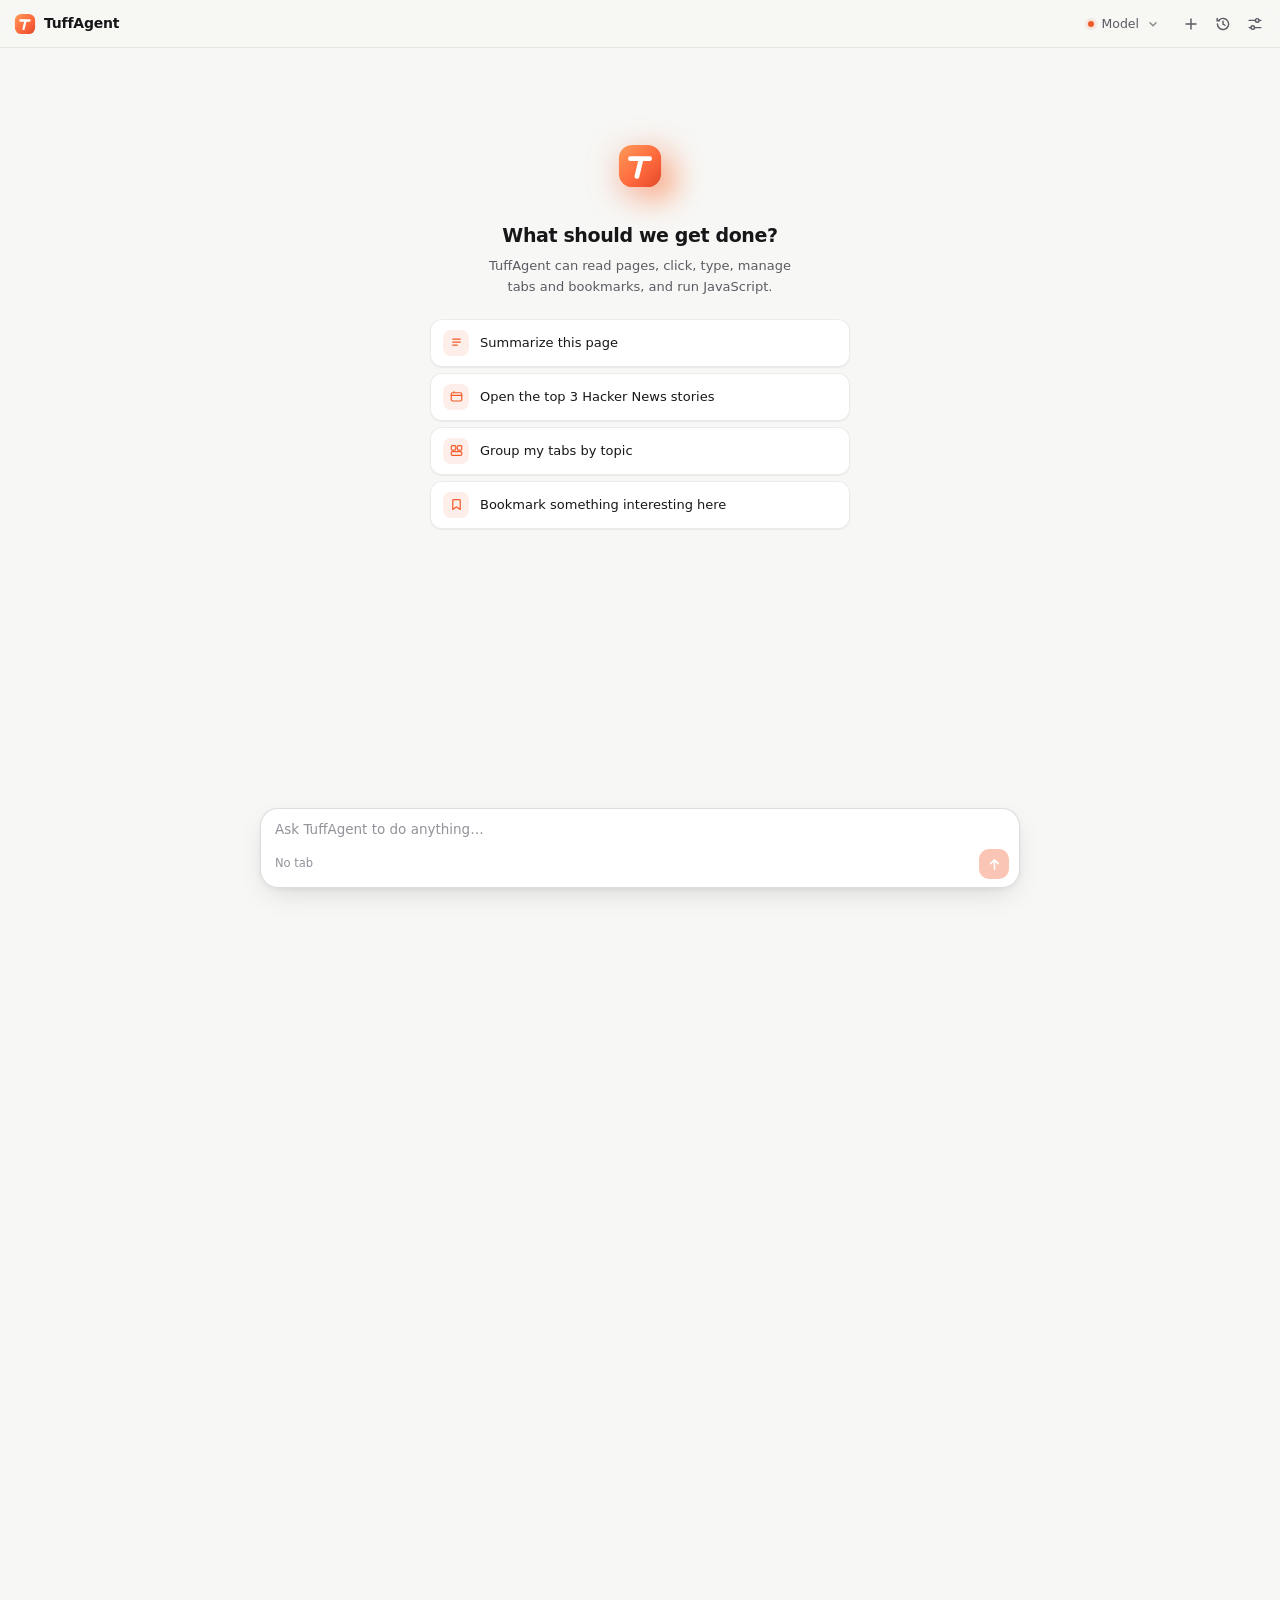
==== sidepanel.html @ 3fe1554f "TuffAgent v1.1.0" ====
<!doctype html>
<html lang="en">
<head>
  <meta charset="utf-8">
  <meta name="viewport" content="width=device-width, initial-scale=1">
  <title>TuffAgent</title>
  <link rel="stylesheet" href="sidepanel.css">
</head>
<body>
  <svg width="0" height="0" style="position:absolute" aria-hidden="true">
    <defs>
      <linearGradient id="g-mark" x1="0" y1="0" x2="1" y2="1">
        <stop offset="0" stop-color="#ff9a5a"/><stop offset=".55" stop-color="#ff6a3d"/><stop offset="1" stop-color="#e2482b"/>
      </linearGradient>
      <symbol id="i-mark" viewBox="0 0 24 24">
        <rect x="1" y="1" width="22" height="22" rx="7" fill="url(#g-mark)"/>
        <path d="M7 8.2h10M12.6 8.2 10.4 17.4" stroke="#fff" stroke-width="2.5" stroke-linecap="round" fill="none"/>
      </symbol>
    </defs>
  </svg>

  <div id="app">
    <header class="top">
      <div class="brand">
        <svg class="mark"><use href="#i-mark"/></svg>
        <span class="word">TuffAgent</span>
      </div>
      <button id="modelBtn" class="model-chip" title="Choose model">
        <span class="pdot"></span>
        <span id="modelName" class="model-name">Model</span>
        <svg class="chev" viewBox="0 0 16 16"><path d="M4.5 6.5 8 10l3.5-3.5"/></svg>
      </button>
      <div class="top-actions">
        <button id="newBtn" class="icon-btn" title="New chat (⌘⇧O)">
          <svg viewBox="0 0 20 20"><path d="M10 4.5v11M4.5 10h11"/></svg>
        </button>
        <button id="historyBtn" class="icon-btn" title="History">
          <svg viewBox="0 0 20 20"><path d="M3.8 10a6.2 6.2 0 1 0 1.9-4.5M3.5 3.8v2.6h2.6"/><path d="M10 6.8V10l2.2 1.4"/></svg>
        </button>
        <button id="settingsBtn" class="icon-btn" title="Settings">
          <svg viewBox="0 0 20 20"><path d="M3.5 6h7M14.5 6h2M3.5 14h2M9.5 14h7"/><circle cx="12.5" cy="6" r="2"/><circle cx="7.5" cy="14" r="2"/></svg>
        </button>
      </div>
      <div class="progress"></div>
    </header>

    <main id="scroll">
      <section id="empty" class="empty">
        <div class="halo"><svg class="mark big"><use href="#i-mark"/></svg></div>
        <h1>What should we get done?</h1>
        <p class="sub">TuffAgent can read pages, click, type, manage tabs and bookmarks, and run JavaScript.</p>
        <div class="suggestions">
          <button class="sugg" data-prompt="Summarize this page in a few bullet points.">
            <span class="si"><svg viewBox="0 0 20 20"><path d="M5 5.5h10M5 9.5h10M5 13.5h6"/></svg></span>
            <span>Summarize this page</span>
          </button>
          <button class="sugg" data-prompt="Open the top 3 stories on Hacker News in new background tabs and tell me what each is about.">
            <span class="si"><svg viewBox="0 0 20 20"><rect x="3" y="5" width="14" height="11" rx="2"/><path d="M3 8.5h14M6.5 5V3.5"/></svg></span>
            <span>Open the top 3 Hacker News stories</span>
          </button>
          <button class="sugg" data-prompt="Look at all my open tabs and group them by topic with short, clear names.">
            <span class="si"><svg viewBox="0 0 20 20"><rect x="3" y="3.5" width="6" height="6" rx="1.5"/><rect x="11" y="3.5" width="6" height="6" rx="1.5"/><rect x="3" y="11.5" width="14" height="5" rx="1.5"/></svg></span>
            <span>Group my tabs by topic</span>
          </button>
          <button class="sugg" data-prompt="Find links on this page I haven't visited before and bookmark the most interesting one into a folder called TuffAgent.">
            <span class="si"><svg viewBox="0 0 20 20"><path d="M6 3.5h8a1 1 0 0 1 1 1v12l-5-3.2-5 3.2v-12a1 1 0 0 1 1-1z"/></svg></span>
            <span>Bookmark something interesting here</span>
          </button>
        </div>
      </section>
      <div id="thread" class="thread"></div>
    </main>

    <footer class="dock">
      <button id="jump" class="jump" title="Jump to latest">
        <svg viewBox="0 0 16 16"><path d="M8 3.5v9M4 8.5l4 4 4-4"/></svg>
      </button>
      <div class="composer" id="composer">
        <textarea id="input" rows="1" placeholder="Ask TuffAgent to do anything…" spellcheck="false"></textarea>
        <div class="composer-row">
          <div id="tabChip" class="tab-chip" title="Current tab">
            <img id="tabIcon" alt="">
            <span id="tabTitle">No tab</span>
          </div>
          <button id="sendBtn" class="send" title="Send (⏎)" disabled>
            <svg class="arrow" viewBox="0 0 20 20"><path d="M10 15.5v-11M5.5 9 10 4.5 14.5 9"/></svg>
            <span class="sq"></span>
          </button>
        </div>
      </div>
    </footer>

    <section id="onboard" class="onboard" hidden>
      <div class="ob-card">
        <div class="halo"><svg class="mark big"><use href="#i-mark"/></svg></div>
        <h1>Welcome to TuffAgent</h1>
        <p class="sub">Paste an OpenRouter API key to use any model — Claude, GPT, Gemini, Grok, Qwen and hundreds more. It stays on this device.</p>
        <form id="obForm">
          <div class="field">
            <input id="obKey" type="password" placeholder="sk-or-v1-…" autocomplete="off" spellcheck="false">
          </div>
          <button class="btn primary" id="obGo" type="submit"><span>Connect</span><i class="spin"></i></button>
          <p class="ob-err" id="obErr"></p>
        </form>
        <a class="ob-link" href="https://openrouter.ai/keys" target="_blank" rel="noopener">Get a key at openrouter.ai/keys ↗</a>
      </div>
    </section>

    <div id="scrim" class="scrim"></div>

    <section id="picker" class="sheet" aria-hidden="true">
      <div class="grab"></div>
      <div class="sheet-head">
        <div class="search">
          <svg viewBox="0 0 20 20"><circle cx="9" cy="9" r="5.5"/><path d="m13.2 13.2 3.3 3.3"/></svg>
          <input id="pickQ" placeholder="Search 300+ models…" spellcheck="false" autocomplete="off">
        </div>
      </div>
      <div id="pickList" class="pick-list"></div>
    </section>

    <section id="history" class="sheet" aria-hidden="true">
      <div class="grab"></div>
      <div class="sheet-title bar">
        <span>History</span>
        <button class="btn ghost sm" id="exportAll" type="button">
          <svg viewBox="0 0 16 16"><path d="M8 2.5v7.5M4.8 7 8 10.2 11.2 7M3 12.8h10"/></svg>Export all
        </button>
      </div>
      <p class="hist-hint">Exports are JSON logs with every message, tool call, result, and timing — handy for debugging the agent.</p>
      <div id="histList" class="hist-list"></div>
    </section>

    <section id="settings" class="sheet" aria-hidden="true">
      <div class="grab"></div>
      <div class="sheet-title">Settings</div>
      <div class="set-body">
        <label class="set-row">
          <div><b>Model</b><small id="setModel">—</small></div>
          <button class="btn ghost sm" id="setModelBtn" type="button">Change</button>
        </label>
        <label class="set-row">
          <div><b>Reasoning</b><small>Higher effort thinks longer before acting</small></div>
          <select id="setReasoning">
            <option value="auto">Auto</option><option value="low">Low</option><option value="medium">Medium</option><option value="high">High</option>
          </select>
        </label>
        <label class="set-row">
          <div><b>Fastest providers</b><small>Route to the highest-throughput host</small></div>
          <input type="checkbox" class="switch" id="setFast">
        </label>
        <label class="set-row">
          <div><b>Page highlight</b><small>Glow and cursor on pages the agent controls</small></div>
          <input type="checkbox" class="switch" id="setOverlay">
        </label>
        <label class="set-row">
          <div><b>Trusted input</b><small>Real mouse/keyboard events via DevTools protocol. Works on stubborn sites; Chrome shows a debugging bar.</small></div>
          <input type="checkbox" class="switch" id="setTrusted">
        </label>
        <label class="set-row">
          <div><b>No step limit</b><small>Let the agent keep going until it's done or you stop it</small></div>
          <input type="checkbox" class="switch" id="setUnlimited">
        </label>
        <label class="set-row" id="stepsRow">
          <div><b>Max steps</b><small>Model rounds per request</small></div>
          <input type="number" id="setSteps" min="1" max="500" class="num">
        </label>
        <div class="set-col">
          <b>Custom instructions</b>
          <textarea id="setInstr" rows="3" placeholder="e.g. Prefer DuckDuckGo. Reply in a casual tone."></textarea>
        </div>
        <div class="set-row">
          <div><b>OpenRouter key</b><small id="setKey">—</small></div>
          <button class="btn ghost sm danger" id="setKeyBtn" type="button">Disconnect</button>
        </div>
        <p class="set-foot">Shortcut: ⌘⇧Y opens the panel · Esc stops the agent</p>
      </div>
    </section>
  </div>

  <script type="module" src="sidepanel.js"></script>
</body>
</html>
---- sidepanel.css ----
:root {
  --bg: #f7f7f5;
  --panel: #ffffff;
  --raise: #ffffff;
  --raise-2: #f1f1ee;
  --hover: rgba(20, 20, 25, .045);
  --line: rgba(20, 20, 25, .08);
  --line-2: rgba(20, 20, 25, .14);
  --fg: #17171a;
  --fg-2: #5b5b63;
  --fg-3: #92929a;
  --accent: #f25b2a;
  --accent-2: #ff8f57;
  --accent-soft: rgba(242, 91, 42, .1);
  --accent-ink: #fff;
  --ok: #18a058;
  --err: #d9443a;
  --err-soft: rgba(217, 68, 58, .08);
  --user: #1d1d21;
  --user-ink: #f5f5f6;
  --shadow-1: 0 1px 2px rgba(0, 0, 0, .04), 0 1px 1px rgba(0, 0, 0, .03);
  --shadow-2: 0 10px 30px -10px rgba(20, 20, 30, .18), 0 2px 6px rgba(20, 20, 30, .05);
  --shadow-3: 0 -20px 60px -20px rgba(0, 0, 0, .25);
  --ease: cubic-bezier(.2, .8, .2, 1);
  --spring: cubic-bezier(.2, .9, .25, 1.12);
  --r: 14px;
  --font: -apple-system, BlinkMacSystemFont, "Inter", "Segoe UI Variable", "Segoe UI", system-ui, sans-serif;
  --mono: ui-monospace, "SF Mono", "JetBrains Mono", Menlo, Consolas, monospace;
  color-scheme: light;
}

@media (prefers-color-scheme: dark) {
  :root {
    --bg: #0e0e10;
    --panel: #141416;
    --raise: #19191c;
    --raise-2: #202024;
    --hover: rgba(255, 255, 255, .045);
    --line: rgba(255, 255, 255, .07);
    --line-2: rgba(255, 255, 255, .12);
    --fg: #ececef;
    --fg-2: #a3a3ab;
    --fg-3: #6c6c74;
    --accent: #ff6e42;
    --accent-2: #ffa26f;
    --accent-soft: rgba(255, 110, 66, .13);
    --ok: #4ade80;
    --err: #f87171;
    --err-soft: rgba(248, 113, 113, .09);
    --user: #26262b;
    --user-ink: #f1f1f3;
    --shadow-1: 0 1px 2px rgba(0, 0, 0, .3);
    --shadow-2: 0 14px 40px -12px rgba(0, 0, 0, .6), 0 0 0 1px rgba(255, 255, 255, .04);
    --shadow-3: 0 -20px 60px -10px rgba(0, 0, 0, .7);
    color-scheme: dark;
  }
}

* { box-sizing: border-box; }
html, body { height: 100%; margin: 0; }
body {
  background: var(--bg);
  color: var(--fg);
  font: 13.5px/1.55 var(--font);
  -webkit-font-smoothing: antialiased;
  overflow: hidden;
}
button { font: inherit; color: inherit; background: none; border: 0; padding: 0; cursor: pointer; }
input, textarea, select { font: inherit; color: inherit; }
svg { flex: none; }
[hidden] { display: none !important; }
::selection { background: var(--accent-soft); }

#app { height: 100%; display: flex; flex-direction: column; position: relative; }

/* ── Header ── */
.top {
  position: relative;
  display: flex; align-items: center; gap: 8px;
  height: 48px; padding: 0 10px 0 14px;
  border-bottom: 1px solid var(--line);
  background: color-mix(in srgb, var(--bg) 82%, transparent);
  backdrop-filter: blur(14px) saturate(1.3);
  z-index: 5;
}
.brand { display: flex; align-items: center; gap: 8px; min-width: 0; }
.mark { width: 22px; height: 22px; }
.mark.big { width: 46px; height: 46px; }
.word { font-weight: 650; letter-spacing: -.015em; font-size: 14px; }

.model-chip {
  margin-left: auto;
  display: flex; align-items: center; gap: 7px;
  height: 28px; max-width: 52%;
  padding: 0 8px 0 10px;
  border-radius: 9px;
  color: var(--fg-2);
  transition: background .18s var(--ease), color .18s var(--ease);
}
.model-chip:hover { background: var(--hover); color: var(--fg); }
.model-name { white-space: nowrap; overflow: hidden; text-overflow: ellipsis; font-size: 12.5px; font-weight: 500; }
.pdot { width: 6px; height: 6px; border-radius: 50%; background: var(--accent); flex: none; box-shadow: 0 0 0 3px var(--accent-soft); }
.chev { width: 14px; height: 14px; fill: none; stroke: currentColor; stroke-width: 1.6; stroke-linecap: round; stroke-linejoin: round; opacity: .7; }

.top-actions { display: flex; gap: 2px; }
.icon-btn {
  width: 30px; height: 30px; border-radius: 9px;
  display: grid; place-items: center;
  color: var(--fg-2);
  transition: background .18s var(--ease), color .18s, transform .18s var(--spring);
}
.icon-btn:hover { background: var(--hover); color: var(--fg); }
.icon-btn:active { transform: scale(.92); }
.icon-btn svg { width: 18px; height: 18px; fill: none; stroke: currentColor; stroke-width: 1.6; stroke-linecap: round; }

.progress {
  position: absolute; left: 0; right: 0; bottom: -1px; height: 1.5px;
  overflow: hidden; opacity: 0; transition: opacity .3s ease;
}
.progress::after {
  content: ""; position: absolute; inset: 0; width: 40%;
  background: linear-gradient(90deg, transparent, var(--accent), var(--accent-2), transparent);
  animation: sweep 1.25s var(--ease) infinite;
}
body.running .progress { opacity: 1; }
@keyframes sweep { from { transform: translateX(-100%); } to { transform: translateX(260%); } }

/* ── Scroll area ── */
main#scroll {
  flex: 1; overflow-y: auto; overflow-x: hidden;
  scroll-behavior: auto;
  padding: 18px 14px 12px;
  scrollbar-width: thin; scrollbar-color: var(--line-2) transparent;
}

/* ── Empty state ── */
.empty { max-width: 420px; margin: 7vh auto 0; text-align: center; animation: rise .5s var(--ease) both; }
.halo { position: relative; width: 74px; height: 74px; margin: 0 auto 18px; display: grid; place-items: center; }
.halo::before {
  content: ""; position: absolute; inset: 0; border-radius: 24px;
  background: conic-gradient(from 0deg, transparent, var(--accent-soft), var(--accent-2), var(--accent-soft), transparent 70%);
  filter: blur(14px); opacity: .7;
  animation: spin 7s linear infinite;
}
.halo .mark { position: relative; filter: drop-shadow(0 6px 16px rgba(242, 91, 42, .35)); }
.empty h1, .ob-card h1 { font-size: 19px; letter-spacing: -.02em; font-weight: 650; margin: 0 0 6px; }
.sub { color: var(--fg-2); margin: 0 auto 22px; max-width: 330px; font-size: 13px; }
.suggestions { display: grid; gap: 6px; text-align: left; }
.sugg {
  display: flex; align-items: center; gap: 11px;
  padding: 10px 12px; border-radius: 12px;
  background: var(--raise); border: 1px solid var(--line);
  box-shadow: var(--shadow-1);
  color: var(--fg); font-size: 13px;
  transition: transform .22s var(--spring), border-color .2s, background .2s;
  animation: rise .5s var(--ease) both;
}
.sugg:nth-child(1) { animation-delay: .06s; } .sugg:nth-child(2) { animation-delay: .1s; }
.sugg:nth-child(3) { animation-delay: .14s; } .sugg:nth-child(4) { animation-delay: .18s; }
.sugg:hover { border-color: var(--line-2); transform: translateY(-1px); }
.sugg:active { transform: scale(.985); }
.si { width: 26px; height: 26px; border-radius: 8px; display: grid; place-items: center; background: var(--accent-soft); color: var(--accent); }
.si svg { width: 15px; height: 15px; fill: none; stroke: currentColor; stroke-width: 1.6; stroke-linecap: round; stroke-linejoin: round; }

/* ── Thread ── */
.thread { display: flex; flex-direction: column; gap: 14px; max-width: 760px; margin: 0 auto; }
.msg-user { align-self: flex-end; max-width: 88%; animation: pop .32s var(--spring) both; transform-origin: bottom right; }
.bubble {
  background: var(--user); color: var(--user-ink);
  padding: 8px 13px; border-radius: 16px 16px 5px 16px;
  white-space: pre-wrap; word-wrap: break-word; font-size: 13.5px;
  box-shadow: var(--shadow-1);
}
.turn { display: flex; flex-direction: column; gap: 8px; animation: rise .3s var(--ease) both; }

.md { word-wrap: break-word; overflow-wrap: anywhere; animation: fade .25s ease both; }
.md > :first-child { margin-top: 0; } .md > :last-child { margin-bottom: 0; }
.md p { margin: 0 0 9px; }
.md h3, .md h4, .md h5, .md h6 { margin: 14px 0 6px; font-size: 13.5px; font-weight: 650; letter-spacing: -.01em; }
.md h3 { font-size: 15px; }
.md ul, .md ol { margin: 0 0 9px; padding-left: 20px; }
.md li { margin: 2px 0; }
.md li::marker { color: var(--fg-3); }
.md a { color: var(--accent); text-decoration: none; border-bottom: 1px solid color-mix(in srgb, var(--accent) 35%, transparent); }
.md a:hover { border-bottom-color: var(--accent); }
.md code { font: 12px var(--mono); background: var(--raise-2); padding: 1px 5px; border-radius: 5px; }
.md pre { background: var(--raise-2); border: 1px solid var(--line); border-radius: 10px; padding: 10px 12px; overflow-x: auto; margin: 0 0 10px; }
.md pre code { background: none; padding: 0; font-size: 11.5px; line-height: 1.55; }
.md blockquote { margin: 0 0 9px; padding-left: 11px; border-left: 2px solid var(--line-2); color: var(--fg-2); }
.md hr { border: 0; border-top: 1px solid var(--line); margin: 12px 0; }
.md .table { overflow-x: auto; margin: 0 0 10px; border: 1px solid var(--line); border-radius: 10px; }
.md table { border-collapse: collapse; width: 100%; font-size: 12.5px; }
.md th, .md td { padding: 6px 9px; text-align: left; border-bottom: 1px solid var(--line); }
.md th { font-weight: 600; background: var(--raise-2); }
.md tr:last-child td { border-bottom: 0; }
.md.streaming > :last-child::after {
  content: ""; display: inline-block; width: 7px; height: 13px; margin-left: 2px; vertical-align: -2px;
  background: var(--accent); border-radius: 2px; animation: caret 1s steps(2) infinite;
}

/* Waiting shimmer */
.wait { display: flex; align-items: center; gap: 8px; height: 22px; color: var(--fg-3); font-size: 12.5px; animation: fade .2s ease both; }
.shimmer {
  background: linear-gradient(90deg, var(--fg-3) 0%, var(--fg) 45%, var(--fg-3) 90%);
  background-size: 220% 100%;
  -webkit-background-clip: text; background-clip: text; color: transparent;
  animation: shimmer 1.6s linear infinite;
}
.orb { width: 8px; height: 8px; border-radius: 50%; background: var(--accent); animation: orb 1.1s var(--ease) infinite; }

/* Thinking */
.think { border-radius: 10px; font-size: 12.5px; color: var(--fg-3); animation: fade .2s ease both; }
.think summary {
  list-style: none; cursor: pointer; display: inline-flex; align-items: center; gap: 6px;
  padding: 2px 0; user-select: none; transition: color .15s;
}
.think summary::-webkit-details-marker { display: none; }
.think summary:hover { color: var(--fg-2); }
.think summary svg { width: 12px; height: 12px; fill: none; stroke: currentColor; stroke-width: 1.8; stroke-linecap: round; transition: transform .2s var(--ease); }
.think[open] summary svg { transform: rotate(90deg); }
.think .tbody {
  margin: 4px 0 2px 5px; padding: 2px 0 2px 12px; border-left: 1.5px solid var(--line-2);
  white-space: pre-wrap; max-height: 220px; overflow-y: auto; line-height: 1.5;
}

/* Steps */
.steps { position: relative; display: flex; flex-direction: column; padding: 2px 0; }
.steps::before {
  content: ""; position: absolute; left: 12px; top: 16px; bottom: 16px; width: 1px;
  background: var(--line-2);
}
.step { position: relative; animation: stepIn .28s var(--ease) both; }
.step-head {
  width: 100%; display: flex; align-items: center; gap: 9px;
  min-height: 30px; padding: 4px 6px 4px 0; border-radius: 9px; text-align: left;
  transition: background .15s;
}
.step-head:hover { background: var(--hover); }
.sicon {
  position: relative; z-index: 1;
  width: 25px; height: 25px; border-radius: 8px; flex: none;
  display: grid; place-items: center;
  background: var(--raise); border: 1px solid var(--line-2); color: var(--fg-2);
  transition: color .2s, border-color .2s, background .2s, box-shadow .3s;
}
.sicon svg { width: 13.5px; height: 13.5px; fill: none; stroke: currentColor; stroke-width: 1.7; stroke-linecap: round; stroke-linejoin: round; }
.step.running .sicon { color: var(--accent); border-color: color-mix(in srgb, var(--accent) 45%, transparent); box-shadow: 0 0 0 4px var(--accent-soft); }
.step.fail .sicon { color: var(--err); border-color: color-mix(in srgb, var(--err) 40%, transparent); }
.slabel { flex: 1; min-width: 0; white-space: nowrap; overflow: hidden; text-overflow: ellipsis; font-size: 12.75px; color: var(--fg-2); transition: color .2s; }
.step.running .slabel { color: var(--fg); }
.step.fail .slabel { color: var(--err); }
.stime { font: 10.5px var(--mono); color: var(--fg-3); opacity: 0; transition: opacity .25s; }
.step.ok .stime, .step.fail .stime { opacity: 1; }
.sstate { width: 14px; height: 14px; display: grid; place-items: center; }
.ring { width: 12px; height: 12px; border-radius: 50%; border: 1.6px solid var(--accent-soft); border-top-color: var(--accent); animation: spin .6s linear infinite; }
.check { width: 13px; height: 13px; fill: none; stroke: var(--ok); stroke-width: 2; stroke-linecap: round; stroke-linejoin: round; }
.check path { stroke-dasharray: 16; stroke-dashoffset: 16; animation: draw .35s var(--ease) .02s forwards; }
.xmark { width: 12px; height: 12px; fill: none; stroke: var(--err); stroke-width: 2; stroke-linecap: round; animation: pop .25s var(--spring) both; }

.step-body {
  display: grid; grid-template-rows: 0fr; transition: grid-template-rows .28s var(--ease);
  margin-left: 34px;
}
.step.open .step-body { grid-template-rows: 1fr; }
.step-body > div { overflow: hidden; }
.step-body pre {
  margin: 4px 0 6px; padding: 8px 10px; max-height: 260px; overflow: auto;
  font: 11px/1.5 var(--mono); color: var(--fg-2);
  background: var(--raise-2); border: 1px solid var(--line); border-radius: 9px;
  white-space: pre-wrap; word-break: break-word;
}
.step-body .k { display: block; font: 600 9.5px var(--font); text-transform: uppercase; letter-spacing: .08em; color: var(--fg-3); margin-top: 6px; }
.shot {
  display: block; width: 100%; margin: 4px 0 2px; border-radius: 9px; border: 1px solid var(--line);
  animation: fade .3s ease both;
}
.step-thumb { margin: 2px 0 4px 34px; }
.step-thumb img { max-width: 180px; border-radius: 8px; border: 1px solid var(--line); display: block; box-shadow: var(--shadow-1); animation: pop .3s var(--spring) both; }

/* Meta + notices */
.meta {
  display: flex; gap: 10px; align-items: center;
  font: 10.5px var(--mono); color: var(--fg-3);
  padding-top: 2px; animation: fade .4s ease .1s both;
}
.meta span + span::before { content: "·"; margin-right: 10px; opacity: .6; }
.notice { font-size: 12.5px; color: var(--fg-3); display: flex; align-items: center; gap: 6px; animation: fade .25s ease both; }
.err-card {
  border: 1px solid color-mix(in srgb, var(--err) 25%, transparent); background: var(--err-soft);
  border-radius: 12px; padding: 10px 12px; font-size: 12.5px; color: var(--fg);
  display: flex; gap: 10px; align-items: flex-start; animation: rise .3s var(--ease) both;
}
.err-card .et { flex: 1; overflow-wrap: anywhere; }
.err-card b { color: var(--err); font-weight: 600; display: block; margin-bottom: 2px; }

/* ── Dock / composer ── */
.dock { position: relative; padding: 6px 12px 12px; }
.composer {
  max-width: 760px; margin: 0 auto;
  background: var(--raise); border: 1px solid var(--line-2); border-radius: 18px;
  box-shadow: var(--shadow-2);
  padding: 10px 10px 8px 14px;
  transition: border-color .2s var(--ease), box-shadow .25s var(--ease);
}
.composer:focus-within {
  border-color: color-mix(in srgb, var(--accent) 45%, var(--line-2));
  box-shadow: var(--shadow-2), 0 0 0 4px var(--accent-soft);
}
#input {
  display: block; width: 100%; resize: none; border: 0; outline: 0; background: none;
  max-height: 180px; min-height: 22px; line-height: 1.5; font-size: 13.5px; padding: 0;
}
#input::placeholder { color: var(--fg-3); }
.composer-row { display: flex; align-items: center; gap: 8px; margin-top: 8px; }
.tab-chip {
  flex: 1; min-width: 0; display: flex; align-items: center; gap: 6px;
  font-size: 11.5px; color: var(--fg-3); height: 24px;
}
.tab-chip img { width: 14px; height: 14px; border-radius: 3px; flex: none; }
.tab-chip img[src=""], .tab-chip img:not([src]) { display: none; }
.tab-chip span { white-space: nowrap; overflow: hidden; text-overflow: ellipsis; }
.tab-chip.flash span { animation: flash .6s ease; }

.send {
  position: relative; width: 30px; height: 30px; border-radius: 10px; flex: none;
  display: grid; place-items: center;
  background: var(--accent); color: var(--accent-ink);
  box-shadow: 0 4px 14px -4px color-mix(in srgb, var(--accent) 70%, transparent);
  transition: transform .25s var(--spring), opacity .2s, background .2s, box-shadow .2s;
}
.send:hover { transform: translateY(-1px); }
.send:active { transform: scale(.9); }
.send:disabled { opacity: .35; cursor: default; transform: none; box-shadow: none; }
.send .arrow { width: 17px; height: 17px; fill: none; stroke: currentColor; stroke-width: 2; stroke-linecap: round; stroke-linejoin: round; transition: transform .3s var(--spring), opacity .2s; }
.send .sq { position: absolute; width: 10px; height: 10px; border-radius: 2.5px; background: currentColor; transform: scale(0) rotate(-90deg); opacity: 0; transition: transform .3s var(--spring), opacity .2s; }
body.running .send { background: var(--fg); color: var(--bg); box-shadow: none; opacity: 1; }
body.running .send .arrow { transform: translateY(-14px) scale(.6); opacity: 0; }
body.running .send .sq { transform: none; opacity: 1; }

.jump {
  position: absolute; left: 50%; top: -34px; width: 30px; height: 30px; border-radius: 50%;
  display: grid; place-items: center; background: var(--raise); border: 1px solid var(--line-2); color: var(--fg-2);
  box-shadow: var(--shadow-2); opacity: 0; pointer-events: none;
  transform: translate(-50%, 8px) scale(.9); transition: opacity .2s, transform .28s var(--spring);
}
.jump.show { opacity: 1; pointer-events: auto; transform: translate(-50%, 0); }
.jump svg { width: 15px; height: 15px; fill: none; stroke: currentColor; stroke-width: 1.8; stroke-linecap: round; stroke-linejoin: round; }

/* ── Onboarding ── */
.onboard {
  position: absolute; inset: 0; z-index: 20; background: var(--bg);
  display: grid; place-items: center; padding: 24px;
  animation: fade .3s ease both;
}
.ob-card { width: 100%; max-width: 340px; text-align: center; animation: rise .5s var(--ease) both; }
.field input {
  width: 100%; height: 42px; padding: 0 14px; border-radius: 12px;
  border: 1px solid var(--line-2); background: var(--raise); outline: 0;
  font: 13px var(--mono); transition: border-color .2s, box-shadow .2s;
}
.field input:focus { border-color: color-mix(in srgb, var(--accent) 50%, var(--line-2)); box-shadow: 0 0 0 4px var(--accent-soft); }
.btn {
  height: 40px; padding: 0 16px; border-radius: 12px; font-weight: 600; font-size: 13px;
  display: inline-flex; align-items: center; justify-content: center; gap: 8px;
  transition: transform .22s var(--spring), background .2s, opacity .2s, border-color .2s;
}
.btn.primary { width: 100%; margin-top: 8px; background: var(--fg); color: var(--bg); }
.btn.primary:hover { transform: translateY(-1px); }
.btn.primary:active { transform: scale(.98); }
.btn .spin { display: none; width: 14px; height: 14px; border-radius: 50%; border: 2px solid currentColor; border-right-color: transparent; animation: spin .6s linear infinite; }
.btn.loading .spin { display: block; }
.btn.loading { opacity: .8; pointer-events: none; }
.btn.ghost { border: 1px solid var(--line-2); background: var(--raise); color: var(--fg); }
.btn.ghost:hover { background: var(--hover); }
.btn.sm { height: 28px; padding: 0 11px; font-size: 12px; border-radius: 9px; font-weight: 550; }
.btn.danger { color: var(--err); }
.ob-err { min-height: 18px; margin: 8px 0 0; font-size: 12px; color: var(--err); }
.ob-link { font-size: 12px; color: var(--fg-3); text-decoration: none; transition: color .15s; }
.ob-link:hover { color: var(--accent); }
.shake { animation: shake .4s var(--ease); }

/* ── Sheets ── */
.scrim {
  position: absolute; inset: 0; z-index: 30; background: rgba(0, 0, 0, .28);
  opacity: 0; pointer-events: none; transition: opacity .3s var(--ease);
  backdrop-filter: blur(1.5px);
}
.scrim.show { opacity: 1; pointer-events: auto; }
.sheet {
  position: absolute; left: 0; right: 0; bottom: 0; z-index: 31;
  max-height: 84%; display: flex; flex-direction: column;
  background: var(--panel); border-radius: 20px 20px 0 0;
  border-top: 1px solid var(--line-2); box-shadow: var(--shadow-3);
  transform: translateY(104%); transition: transform .42s cubic-bezier(.16, 1, .3, 1);
  visibility: hidden;
}
.sheet.show { transform: none; visibility: visible; }
.sheet:not(.show) { transition: transform .3s cubic-bezier(.4, 0, .8, .4), visibility 0s .3s; }
.grab { width: 34px; height: 4px; border-radius: 4px; background: var(--line-2); margin: 8px auto 4px; flex: none; }
.sheet-title { font-weight: 650; font-size: 15px; letter-spacing: -.01em; padding: 6px 18px 4px; }
.sheet-head { padding: 6px 12px 8px; }
.search {
  display: flex; align-items: center; gap: 8px; height: 38px; padding: 0 12px;
  background: var(--raise-2); border-radius: 11px; border: 1px solid transparent;
  transition: border-color .2s, box-shadow .2s;
}
.search:focus-within { border-color: color-mix(in srgb, var(--accent) 40%, transparent); box-shadow: 0 0 0 4px var(--accent-soft); }
.search svg { width: 16px; height: 16px; fill: none; stroke: var(--fg-3); stroke-width: 1.7; stroke-linecap: round; }
.search input { flex: 1; border: 0; outline: 0; background: none; font-size: 13px; }
.pick-list { overflow-y: auto; padding: 0 8px 14px; scrollbar-width: thin; }
.pick-sec { font: 600 10px var(--font); text-transform: uppercase; letter-spacing: .09em; color: var(--fg-3); padding: 12px 10px 5px; }
.pick {
  width: 100%; display: flex; align-items: center; gap: 10px; padding: 8px 10px; border-radius: 10px; text-align: left;
  transition: background .12s;
}
.pick:hover, .pick.kb { background: var(--hover); }
.pick.sel { background: var(--accent-soft); }
.pav {
  width: 28px; height: 28px; border-radius: 8px; flex: none; display: grid; place-items: center;
  font: 650 11px var(--font); color: #fff; letter-spacing: -.02em; text-transform: uppercase;
}
.pmain { flex: 1; min-width: 0; }
.pname { font-size: 13px; font-weight: 550; white-space: nowrap; overflow: hidden; text-overflow: ellipsis; }
.pid { font: 10.5px var(--mono); color: var(--fg-3); white-space: nowrap; overflow: hidden; text-overflow: ellipsis; }
.pside { text-align: right; font: 10.5px var(--mono); color: var(--fg-3); flex: none; line-height: 1.5; }
.badges { display: inline-flex; gap: 4px; justify-content: flex-end; }
.badge { padding: 0 5px; border-radius: 5px; background: var(--raise-2); color: var(--fg-2); font-size: 9.5px; line-height: 16px; }
.pick-empty { text-align: center; color: var(--fg-3); padding: 30px 0; font-size: 12.5px; }

.set-body { overflow-y: auto; padding: 4px 8px 16px; }
.set-row, .set-col {
  display: flex; align-items: center; gap: 14px; padding: 11px 10px; border-radius: 12px;
}
.set-row + .set-row, .set-col, .set-row { border-bottom: 1px solid var(--line); border-radius: 0; }
.set-row > div { flex: 1; min-width: 0; }
.set-row b, .set-col b { display: block; font-weight: 550; font-size: 13px; }
.set-row small { display: block; color: var(--fg-3); font-size: 11.5px; line-height: 1.4; margin-top: 1px; overflow-wrap: anywhere; }
.set-col { flex-direction: column; align-items: stretch; gap: 8px; }
.set-col textarea, .set-row select, .num {
  border: 1px solid var(--line-2); background: var(--raise); border-radius: 9px; outline: 0; font-size: 12.5px;
  transition: border-color .2s, box-shadow .2s;
}
.set-col textarea { padding: 8px 10px; resize: vertical; min-height: 64px; }
.set-row select { height: 30px; padding: 0 8px; }
.num { width: 64px; height: 30px; padding: 0 8px; text-align: right; }
.set-col textarea:focus, .set-row select:focus, .num:focus { border-color: color-mix(in srgb, var(--accent) 45%, var(--line-2)); box-shadow: 0 0 0 3px var(--accent-soft); }
.set-foot { text-align: center; color: var(--fg-3); font-size: 11px; margin: 14px 0 0; }

.switch {
  appearance: none; width: 34px; height: 20px; border-radius: 20px; flex: none; margin: 0;
  background: var(--line-2); position: relative; cursor: pointer; transition: background .25s var(--ease);
}
.switch::after {
  content: ""; position: absolute; top: 2px; left: 2px; width: 16px; height: 16px; border-radius: 50%;
  background: #fff; box-shadow: 0 1px 3px rgba(0, 0, 0, .25); transition: transform .3s var(--spring);
}
.switch:checked { background: var(--accent); }
.switch:checked::after { transform: translateX(14px); }

/* ── Motion ── */
@keyframes rise { from { opacity: 0; transform: translateY(8px); } }
@keyframes fade { from { opacity: 0; } }
@keyframes pop { from { opacity: 0; transform: scale(.92); } }
@keyframes stepIn { from { opacity: 0; transform: translateX(-6px); } }
@keyframes spin { to { transform: rotate(360deg); } }
@keyframes draw { to { stroke-dashoffset: 0; } }
@keyframes caret { 0% { opacity: 1; } 100% { opacity: 0; } }
@keyframes shimmer { from { background-position: 120% 0; } to { background-position: -120% 0; } }
@keyframes orb { 0%, 100% { transform: scale(.7); opacity: .5; } 50% { transform: scale(1); opacity: 1; } }
@keyframes shake { 20%, 60% { transform: translateX(-5px); } 40%, 80% { transform: translateX(5px); } }
@keyframes flash { 0% { color: var(--accent); } 100% { color: inherit; } }

@media (prefers-reduced-motion: reduce) {
  *, *::before, *::after { animation-duration: .01ms !important; animation-iteration-count: 1 !important; transition-duration: .01ms !important; }
}

/* ── History ── */
.sheet-title.bar { display: flex; align-items: center; justify-content: space-between; gap: 10px; padding-right: 14px; }
.btn svg { width: 14px; height: 14px; fill: none; stroke: currentColor; stroke-width: 1.7; stroke-linecap: round; stroke-linejoin: round; }
.btn:disabled { opacity: .4; pointer-events: none; }
.hist-hint { margin: 0; padding: 0 18px 6px; font-size: 11.5px; color: var(--fg-3); }
.hist-list { overflow-y: auto; padding: 0 8px 14px; scrollbar-width: thin; }
.hist {
  display: flex; align-items: center; gap: 2px; border-radius: 11px; padding-right: 4px;
  transition: background .12s, opacity .25s var(--ease), transform .25s var(--ease);
  animation: rise .3s var(--ease) both;
}
.hist:hover { background: var(--hover); }
.hist.cur { background: var(--accent-soft); }
.hist.gone { opacity: 0; transform: translateX(14px); }
.hmain { flex: 1; min-width: 0; text-align: left; padding: 8px 8px 8px 10px; }
.htitle { font-size: 13px; font-weight: 550; white-space: nowrap; overflow: hidden; text-overflow: ellipsis; }
.hsub { font: 10.5px var(--mono); color: var(--fg-3); white-space: nowrap; overflow: hidden; text-overflow: ellipsis; margin-top: 1px; }
.hact {
  width: 28px; height: 28px; border-radius: 8px; display: grid; place-items: center; color: var(--fg-3); flex: none;
  opacity: 0; transition: opacity .15s, background .15s, color .15s, width .2s var(--ease);
}
.hist:hover .hact, .hact:focus-visible, .hact.confirm { opacity: 1; }
.hact:hover { background: var(--hover); color: var(--fg); }
.hact svg { width: 15px; height: 15px; fill: none; stroke: currentColor; stroke-width: 1.6; stroke-linecap: round; stroke-linejoin: round; }
.hact.confirm { width: auto; padding: 0 9px; color: var(--err); background: var(--err-soft); font-size: 11.5px; font-weight: 600; }
#stepsRow.off { opacity: .4; pointer-events: none; }
#stepsRow { transition: opacity .2s; }
.toast {
  position: absolute; left: 50%; bottom: 96px; z-index: 40; transform: translate(-50%, 10px); opacity: 0;
  background: var(--fg); color: var(--bg); font-size: 12px; font-weight: 550; padding: 7px 12px; border-radius: 999px;
  box-shadow: var(--shadow-2); pointer-events: none; transition: opacity .2s, transform .3s var(--spring);
}
.toast.show { opacity: 1; transform: translate(-50%, 0); }
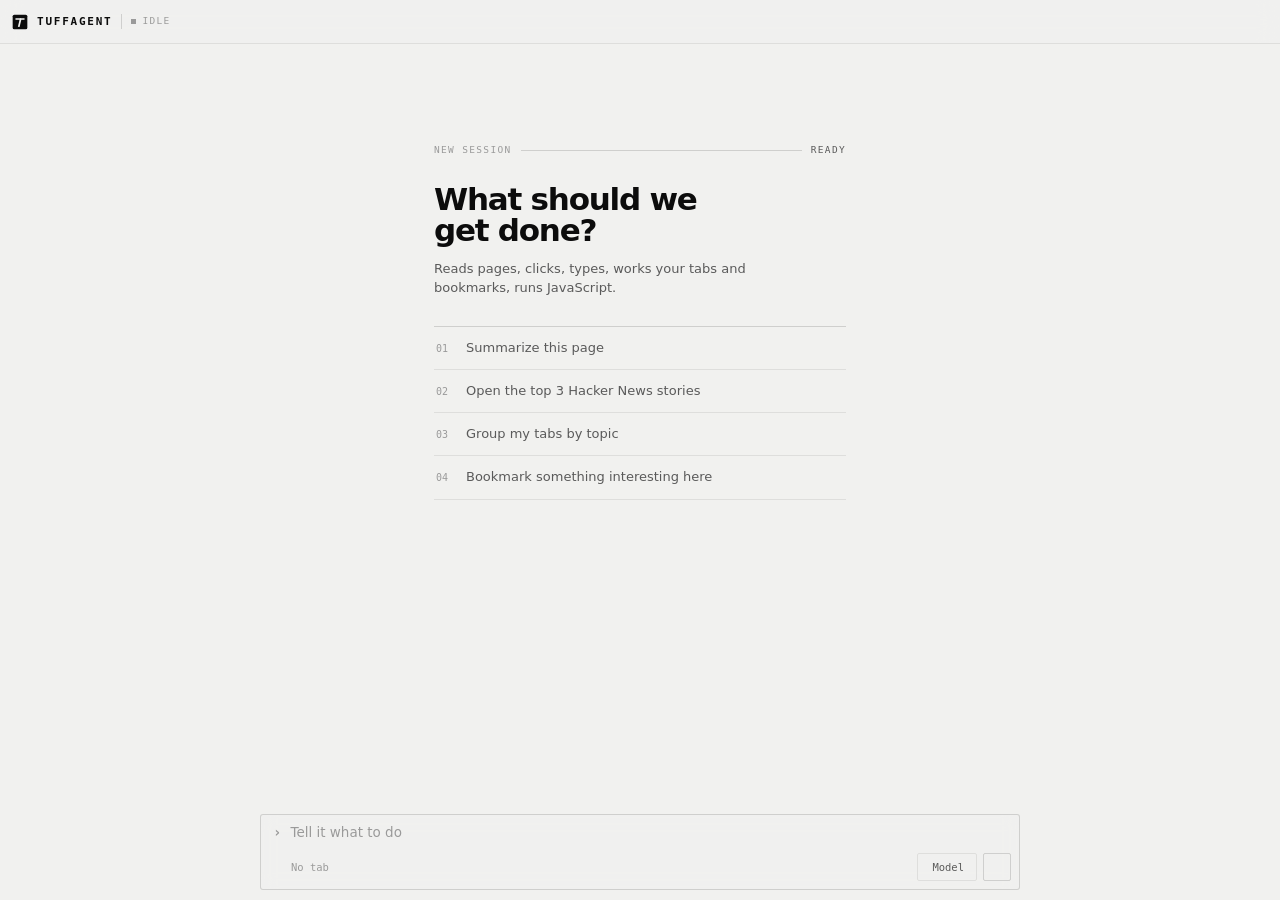
==== commit 2faf7f83: "TuffAgent v1.5.0 Monochrome redesign of the side panel: - ASCII field behind the panel that ripples " ====
--- a/sidepanel.html
+++ b/sidepanel.html
@@ -4,17 +4,15 @@
   <meta charset="utf-8">
   <meta name="viewport" content="width=device-width, initial-scale=1">
   <title>TuffAgent</title>
+  <link rel="stylesheet" href="https://beckettclarke.ca/css/fontawesome.css">
   <link rel="stylesheet" href="sidepanel.css">
 </head>
 <body>
   <svg width="0" height="0" style="position:absolute" aria-hidden="true">
     <defs>
-      <linearGradient id="g-mark" x1="0" y1="0" x2="1" y2="1">
-        <stop offset="0" stop-color="#ff9a5a"/><stop offset=".55" stop-color="#ff6a3d"/><stop offset="1" stop-color="#e2482b"/>
-      </linearGradient>
       <symbol id="i-mark" viewBox="0 0 24 24">
-        <rect x="1" y="1" width="22" height="22" rx="7" fill="url(#g-mark)"/>
-        <path d="M7 8.2h10M12.6 8.2 10.4 17.4" stroke="#fff" stroke-width="2.5" stroke-linecap="round" fill="none"/>
+        <rect x="1" y="1" width="22" height="22" rx="2.5" style="fill: var(--fg)"/>
+        <path d="M6.5 7.5h11M12.9 7.5 10.4 18" style="stroke: var(--bg)" stroke-width="2.6" stroke-linecap="square" fill="none"/>
       </symbol>
     </defs>
   </svg>
@@ -24,21 +22,17 @@
       <div class="brand">
         <svg class="mark"><use href="#i-mark"/></svg>
         <span class="word">TuffAgent</span>
-      </div>
-      <button id="modelBtn" class="model-chip" title="Choose model">
-        <span class="pdot"></span>
-        <span id="modelName" class="model-name">Model</span>
-        <svg class="chev" viewBox="0 0 16 16"><path d="M4.5 6.5 8 10l3.5-3.5"/></svg>
-      </button>
+        <span class="status" id="status">idle</span>
+      </div>
       <div class="top-actions">
         <button id="newBtn" class="icon-btn" title="New chat (⌘⇧O)">
-          <svg viewBox="0 0 20 20"><path d="M10 4.5v11M4.5 10h11"/></svg>
+          <i class="fa-sharp fa-regular fa-plus" aria-hidden="true"></i>
         </button>
         <button id="historyBtn" class="icon-btn" title="History">
-          <svg viewBox="0 0 20 20"><path d="M3.8 10a6.2 6.2 0 1 0 1.9-4.5M3.5 3.8v2.6h2.6"/><path d="M10 6.8V10l2.2 1.4"/></svg>
+          <i class="fa-sharp fa-regular fa-clock-rotate-left" aria-hidden="true"></i>
         </button>
         <button id="settingsBtn" class="icon-btn" title="Settings">
-          <svg viewBox="0 0 20 20"><path d="M3.5 6h7M14.5 6h2M3.5 14h2M9.5 14h7"/><circle cx="12.5" cy="6" r="2"/><circle cx="7.5" cy="14" r="2"/></svg>
+          <i class="fa-sharp fa-regular fa-sliders" aria-hidden="true"></i>
         </button>
       </div>
       <div class="progress"></div>
@@ -46,25 +40,21 @@
 
     <main id="scroll">
       <section id="empty" class="empty">
-        <div class="halo"><svg class="mark big"><use href="#i-mark"/></svg></div>
-        <h1>What should we get done?</h1>
-        <p class="sub">TuffAgent can read pages, click, type, manage tabs and bookmarks, and run JavaScript.</p>
+        <div class="eyebrow"><span>New session</span><i></i><span>Ready</span></div>
+        <h1>What should we<br>get done?</h1>
+        <p class="sub">Reads pages, clicks, types, works your tabs and bookmarks, runs JavaScript.</p>
         <div class="suggestions">
           <button class="sugg" data-prompt="Summarize this page in a few bullet points.">
-            <span class="si"><svg viewBox="0 0 20 20"><path d="M5 5.5h10M5 9.5h10M5 13.5h6"/></svg></span>
-            <span>Summarize this page</span>
+            <span class="n">01</span><span class="st">Summarize this page</span><span class="go"><i class="fa-sharp fa-regular fa-file-lines" aria-hidden="true"></i></span>
           </button>
           <button class="sugg" data-prompt="Open the top 3 stories on Hacker News in new background tabs and tell me what each is about.">
-            <span class="si"><svg viewBox="0 0 20 20"><rect x="3" y="5" width="14" height="11" rx="2"/><path d="M3 8.5h14M6.5 5V3.5"/></svg></span>
-            <span>Open the top 3 Hacker News stories</span>
+            <span class="n">02</span><span class="st">Open the top 3 Hacker News stories</span><span class="go"><i class="fa-sharp fa-regular fa-newspaper" aria-hidden="true"></i></span>
           </button>
           <button class="sugg" data-prompt="Look at all my open tabs and group them by topic with short, clear names.">
-            <span class="si"><svg viewBox="0 0 20 20"><rect x="3" y="3.5" width="6" height="6" rx="1.5"/><rect x="11" y="3.5" width="6" height="6" rx="1.5"/><rect x="3" y="11.5" width="14" height="5" rx="1.5"/></svg></span>
-            <span>Group my tabs by topic</span>
+            <span class="n">03</span><span class="st">Group my tabs by topic</span><span class="go"><i class="fa-sharp fa-regular fa-object-group" aria-hidden="true"></i></span>
           </button>
           <button class="sugg" data-prompt="Find links on this page I haven't visited before and bookmark the most interesting one into a folder called TuffAgent.">
-            <span class="si"><svg viewBox="0 0 20 20"><path d="M6 3.5h8a1 1 0 0 1 1 1v12l-5-3.2-5 3.2v-12a1 1 0 0 1 1-1z"/></svg></span>
-            <span>Bookmark something interesting here</span>
+            <span class="n">04</span><span class="st">Bookmark something interesting here</span><span class="go"><i class="fa-sharp fa-regular fa-bookmark" aria-hidden="true"></i></span>
           </button>
         </div>
       </section>
@@ -73,36 +63,61 @@
 
     <footer class="dock">
       <button id="jump" class="jump" title="Jump to latest">
-        <svg viewBox="0 0 16 16"><path d="M8 3.5v9M4 8.5l4 4 4-4"/></svg>
+        <i class="fa-sharp fa-regular fa-arrow-down" aria-hidden="true"></i>
       </button>
       <div class="composer" id="composer">
-        <textarea id="input" rows="1" placeholder="Ask TuffAgent to do anything…" spellcheck="false"></textarea>
+        <div class="activity" id="activity">
+          <div class="act-in">
+            <span class="act-meter" id="actMeter" aria-hidden="true"></span>
+            <span class="act-icon" id="actIcon"></span>
+            <span class="act-label" id="actLabel"></span>
+            <span class="act-time" id="actTime"></span>
+          </div>
+        </div>
+        <svg class="tracer" aria-hidden="true"><rect class="t3" pathLength="100"/><rect class="t2" pathLength="100"/><rect class="t1" pathLength="100"/></svg>
+        <div class="bouncer" aria-hidden="true"><i></i><i></i></div>
+        <div class="input-row">
+          <span class="prompt" aria-hidden="true">›</span>
+          <textarea id="input" rows="1" placeholder="Tell it what to do" spellcheck="false"></textarea>
+        </div>
         <div class="composer-row">
           <div id="tabChip" class="tab-chip" title="Current tab">
+            <i class="tab-fallback fa-sharp fa-regular fa-globe" aria-hidden="true"></i>
             <img id="tabIcon" alt="">
             <span id="tabTitle">No tab</span>
           </div>
+          <button id="modelBtn" class="model-chip" title="Choose model">
+            <i class="fa-sharp fa-regular fa-microchip" aria-hidden="true"></i>
+            <span id="modelName" class="model-name">Model</span>
+            <i class="chev fa-sharp fa-regular fa-chevron-down" aria-hidden="true"></i>
+          </button>
           <button id="sendBtn" class="send" title="Send (⏎)" disabled>
-            <svg class="arrow" viewBox="0 0 20 20"><path d="M10 15.5v-11M5.5 9 10 4.5 14.5 9"/></svg>
+            <i class="arrow fa-sharp fa-regular fa-arrow-up" aria-hidden="true"></i>
             <span class="sq"></span>
           </button>
         </div>
+      </div>
+      <div id="totals" class="totals" title="Whole chat: time the agent spent working (not time waiting on you), tokens and cost" hidden>
+        <span class="tt-time"><i class="fa-sharp fa-regular fa-stopwatch" aria-hidden="true"></i><b id="totTime">0s</b></span>
+        <span><b id="totTok">0</b> tok</span>
+        <span><b id="totCost">$0</b></span>
       </div>
     </footer>
 
     <section id="onboard" class="onboard" hidden>
       <div class="ob-card">
-        <div class="halo"><svg class="mark big"><use href="#i-mark"/></svg></div>
-        <h1>Welcome to TuffAgent</h1>
-        <p class="sub">Paste an OpenRouter API key to use any model — Claude, GPT, Gemini, Grok, Qwen and hundreds more. It stays on this device.</p>
+        <div class="eyebrow"><svg class="mark"><use href="#i-mark"/></svg><span>TuffAgent</span><i></i><span>Setup</span></div>
+        <h1>Connect a model.</h1>
+        <p class="sub">Paste an OpenRouter key to run Claude, GPT, Gemini, Grok, Qwen and hundreds more. It stays on this device.</p>
         <form id="obForm">
           <div class="field">
+            <i class="fa-sharp fa-regular fa-key" aria-hidden="true"></i>
             <input id="obKey" type="password" placeholder="sk-or-v1-…" autocomplete="off" spellcheck="false">
           </div>
-          <button class="btn primary" id="obGo" type="submit"><span>Connect</span><i class="spin"></i></button>
+          <button class="btn primary" id="obGo" type="submit"><span>Connect</span><i class="go fa-sharp fa-regular fa-arrow-right" aria-hidden="true"></i><i class="spin"></i></button>
           <p class="ob-err" id="obErr"></p>
         </form>
-        <a class="ob-link" href="https://openrouter.ai/keys" target="_blank" rel="noopener">Get a key at openrouter.ai/keys ↗</a>
+        <a class="ob-link" href="https://openrouter.ai/keys" target="_blank" rel="noopener">Get a key — openrouter.ai/keys ↗</a>
       </div>
     </section>
 
@@ -112,7 +127,7 @@
       <div class="grab"></div>
       <div class="sheet-head">
         <div class="search">
-          <svg viewBox="0 0 20 20"><circle cx="9" cy="9" r="5.5"/><path d="m13.2 13.2 3.3 3.3"/></svg>
+          <i class="fa-sharp fa-regular fa-magnifying-glass" aria-hidden="true"></i>
           <input id="pickQ" placeholder="Search 300+ models…" spellcheck="false" autocomplete="off">
         </div>
       </div>
@@ -124,7 +139,7 @@
       <div class="sheet-title bar">
         <span>History</span>
         <button class="btn ghost sm" id="exportAll" type="button">
-          <svg viewBox="0 0 16 16"><path d="M8 2.5v7.5M4.8 7 8 10.2 11.2 7M3 12.8h10"/></svg>Export all
+          <i class="fa-sharp fa-regular fa-file-export" aria-hidden="true"></i>Export all
         </button>
       </div>
       <p class="hist-hint">Exports are JSON logs with every message, tool call, result, and timing — handy for debugging the agent.</p>
@@ -136,41 +151,47 @@
       <div class="sheet-title">Settings</div>
       <div class="set-body">
         <label class="set-row">
-          <div><b>Model</b><small id="setModel">—</small></div>
+          <i class="set-ic fa-sharp fa-regular fa-microchip" aria-hidden="true"></i><div><b>Model</b><small id="setModel">—</small></div>
           <button class="btn ghost sm" id="setModelBtn" type="button">Change</button>
         </label>
         <label class="set-row">
-          <div><b>Reasoning</b><small>Higher effort thinks longer before acting</small></div>
+          <i class="set-ic fa-sharp fa-regular fa-brain" aria-hidden="true"></i><div><b>Reasoning</b><small>Higher effort thinks longer before acting</small></div>
           <select id="setReasoning">
             <option value="auto">Auto</option><option value="low">Low</option><option value="medium">Medium</option><option value="high">High</option>
           </select>
         </label>
         <label class="set-row">
-          <div><b>Fastest providers</b><small>Route to the highest-throughput host</small></div>
+          <i class="set-ic fa-sharp fa-regular fa-wave-pulse" aria-hidden="true"></i><div><b>Loader</b><small>How the prompt bar shows the agent working</small></div>
+          <select id="setLoader">
+            <option value="line">Line</option><option value="text">Text</option>
+          </select>
+        </label>
+        <label class="set-row">
+          <i class="set-ic fa-sharp fa-regular fa-bolt" aria-hidden="true"></i><div><b>Fastest providers</b><small>Route to the lowest-latency host</small></div>
           <input type="checkbox" class="switch" id="setFast">
         </label>
         <label class="set-row">
-          <div><b>Page highlight</b><small>Glow and cursor on pages the agent controls</small></div>
+          <i class="set-ic fa-sharp fa-regular fa-arrow-pointer" aria-hidden="true"></i><div><b>Page highlight</b><small>Glow and cursor on pages the agent controls</small></div>
           <input type="checkbox" class="switch" id="setOverlay">
         </label>
         <label class="set-row">
-          <div><b>Trusted input</b><small>Real mouse/keyboard events via DevTools protocol. Works on stubborn sites; Chrome shows a debugging bar.</small></div>
+          <i class="set-ic fa-sharp fa-regular fa-shield-check" aria-hidden="true"></i><div><b>Trusted input</b><small>Real mouse/keyboard events via DevTools protocol. Works on stubborn sites; Chrome shows a debugging bar.</small></div>
           <input type="checkbox" class="switch" id="setTrusted">
         </label>
         <label class="set-row">
-          <div><b>No step limit</b><small>Let the agent keep going until it's done or you stop it</small></div>
+          <i class="set-ic fa-sharp fa-regular fa-infinity" aria-hidden="true"></i><div><b>No step limit</b><small>Let the agent keep going until it's done or you stop it</small></div>
           <input type="checkbox" class="switch" id="setUnlimited">
         </label>
         <label class="set-row" id="stepsRow">
-          <div><b>Max steps</b><small>Model rounds per request</small></div>
+          <i class="set-ic fa-sharp fa-regular fa-stairs" aria-hidden="true"></i><div><b>Max steps</b><small>Model rounds per request</small></div>
           <input type="number" id="setSteps" min="1" max="500" class="num">
         </label>
         <div class="set-col">
-          <b>Custom instructions</b>
+          <b><i class="set-ic fa-sharp fa-regular fa-scroll" aria-hidden="true"></i>Custom instructions</b>
           <textarea id="setInstr" rows="3" placeholder="e.g. Prefer DuckDuckGo. Reply in a casual tone."></textarea>
         </div>
         <div class="set-row">
-          <div><b>OpenRouter key</b><small id="setKey">—</small></div>
+          <i class="set-ic fa-sharp fa-regular fa-key" aria-hidden="true"></i><div><b>OpenRouter key</b><small id="setKey">—</small></div>
           <button class="btn ghost sm danger" id="setKeyBtn" type="button">Disconnect</button>
         </div>
         <p class="set-foot">Shortcut: ⌘⇧Y opens the panel · Esc stops the agent</p>
--- a/sidepanel.css
+++ b/sidepanel.css
@@ -1,58 +1,51 @@
 :root {
-  --bg: #f7f7f5;
-  --panel: #ffffff;
-  --raise: #ffffff;
-  --raise-2: #f1f1ee;
-  --hover: rgba(20, 20, 25, .045);
-  --line: rgba(20, 20, 25, .08);
-  --line-2: rgba(20, 20, 25, .14);
-  --fg: #17171a;
-  --fg-2: #5b5b63;
-  --fg-3: #92929a;
-  --accent: #f25b2a;
-  --accent-2: #ff8f57;
-  --accent-soft: rgba(242, 91, 42, .1);
-  --accent-ink: #fff;
-  --ok: #18a058;
-  --err: #d9443a;
-  --err-soft: rgba(217, 68, 58, .08);
-  --user: #1d1d21;
-  --user-ink: #f5f5f6;
-  --shadow-1: 0 1px 2px rgba(0, 0, 0, .04), 0 1px 1px rgba(0, 0, 0, .03);
-  --shadow-2: 0 10px 30px -10px rgba(20, 20, 30, .18), 0 2px 6px rgba(20, 20, 30, .05);
-  --shadow-3: 0 -20px 60px -20px rgba(0, 0, 0, .25);
+  --bg: #0a0a0a;
+  --panel: #0e0e0e;
+  --raise: #111;
+  --raise-2: #161616;
+  --glass: rgba(10, 10, 10, .78);
+  --hover: rgba(255, 255, 255, .045);
+  --line: rgba(255, 255, 255, .075);
+  --line-2: rgba(255, 255, 255, .13);
+  --line-3: rgba(255, 255, 255, .32);
+  --fg: #ececec;
+  --fg-2: #9a9a9a;
+  --fg-3: #5c5c5c;
+  --accent-soft: rgba(255, 255, 255, .07);
+  --err: #e5484d;
+  --err-soft: rgba(229, 72, 77, .07);
+  --field-ink: #fff;
+  --field-gain: 1;
+  --shadow: 0 24px 60px -24px rgba(0, 0, 0, .9);
   --ease: cubic-bezier(.2, .8, .2, 1);
-  --spring: cubic-bezier(.2, .9, .25, 1.12);
-  --r: 14px;
+  --out: cubic-bezier(.16, 1, .3, 1);
+  --r: 3px;
   --font: -apple-system, BlinkMacSystemFont, "Inter", "Segoe UI Variable", "Segoe UI", system-ui, sans-serif;
   --mono: ui-monospace, "SF Mono", "JetBrains Mono", Menlo, Consolas, monospace;
-  color-scheme: light;
-}
-
-@media (prefers-color-scheme: dark) {
+  color-scheme: dark;
+}
+
+@media (prefers-color-scheme: light) {
   :root {
-    --bg: #0e0e10;
-    --panel: #141416;
-    --raise: #19191c;
-    --raise-2: #202024;
-    --hover: rgba(255, 255, 255, .045);
-    --line: rgba(255, 255, 255, .07);
-    --line-2: rgba(255, 255, 255, .12);
-    --fg: #ececef;
-    --fg-2: #a3a3ab;
-    --fg-3: #6c6c74;
-    --accent: #ff6e42;
-    --accent-2: #ffa26f;
-    --accent-soft: rgba(255, 110, 66, .13);
-    --ok: #4ade80;
-    --err: #f87171;
-    --err-soft: rgba(248, 113, 113, .09);
-    --user: #26262b;
-    --user-ink: #f1f1f3;
-    --shadow-1: 0 1px 2px rgba(0, 0, 0, .3);
-    --shadow-2: 0 14px 40px -12px rgba(0, 0, 0, .6), 0 0 0 1px rgba(255, 255, 255, .04);
-    --shadow-3: 0 -20px 60px -10px rgba(0, 0, 0, .7);
-    color-scheme: dark;
+    --bg: #f1f1ef;
+    --panel: #f6f6f4;
+    --raise: #fafaf9;
+    --raise-2: #e9e9e6;
+    --glass: rgba(241, 241, 239, .8);
+    --hover: rgba(0, 0, 0, .04);
+    --line: rgba(0, 0, 0, .08);
+    --line-2: rgba(0, 0, 0, .14);
+    --line-3: rgba(0, 0, 0, .34);
+    --fg: #0c0c0c;
+    --fg-2: #5a5a5a;
+    --fg-3: #9a9a9a;
+    --accent-soft: rgba(0, 0, 0, .06);
+    --err: #c8302f;
+    --err-soft: rgba(200, 48, 47, .06);
+    --field-ink: #000;
+    --field-gain: .7;
+    --shadow: 0 24px 60px -24px rgba(0, 0, 0, .25);
+    color-scheme: light;
   }
 }
 
@@ -69,441 +62,597 @@
 input, textarea, select { font: inherit; color: inherit; }
 svg { flex: none; }
 [hidden] { display: none !important; }
-::selection { background: var(--accent-soft); }
-
-#app { height: 100%; display: flex; flex-direction: column; position: relative; }
+::selection { background: var(--line-3); }
+:focus-visible { outline: 1px solid var(--line-3); outline-offset: 2px; }
+
+/* Quieter under the reading column, full strength at the edges. */
+.ascii-field {
+  position: fixed; inset: 0; width: 100%; height: 100%; z-index: 0; pointer-events: none;
+  -webkit-mask-image: linear-gradient(90deg, #000, rgba(0, 0, 0, .72) 22%, rgba(0, 0, 0, .72) 78%, #000);
+  mask-image: linear-gradient(90deg, #000, rgba(0, 0, 0, .72) 22%, rgba(0, 0, 0, .72) 78%, #000);
+}
+#app { height: 100%; display: flex; flex-direction: column; position: relative; z-index: 1; overflow: hidden; }
+
+/* Small uppercase mono, used for every bit of chrome. */
+.eyebrow, .sheet-title, .pick-sec, .step-body .k, .err-card b, .status {
+  font-family: var(--mono); text-transform: uppercase; letter-spacing: .14em;
+}
 
 /* ── Header ── */
 .top {
   position: relative;
-  display: flex; align-items: center; gap: 8px;
-  height: 48px; padding: 0 10px 0 14px;
+  display: flex; align-items: center; gap: 6px;
+  height: 44px; padding: 0 8px 0 12px;
   border-bottom: 1px solid var(--line);
-  background: color-mix(in srgb, var(--bg) 82%, transparent);
-  backdrop-filter: blur(14px) saturate(1.3);
+  background: var(--glass);
+  backdrop-filter: blur(10px);
   z-index: 5;
 }
-.brand { display: flex; align-items: center; gap: 8px; min-width: 0; }
-.mark { width: 22px; height: 22px; }
-.mark.big { width: 46px; height: 46px; }
-.word { font-weight: 650; letter-spacing: -.015em; font-size: 14px; }
+.brand { display: flex; align-items: center; gap: 9px; flex: none; }
+.mark { width: 16px; height: 16px; }
+.word { font: 700 11px var(--mono); letter-spacing: .16em; text-transform: uppercase; }
+.status {
+  display: inline-flex; align-items: center; gap: 6px;
+  font-size: 9.5px; color: var(--fg-3);
+  padding-left: 9px; border-left: 1px solid var(--line-2);
+}
+.status::before { content: ""; width: 5px; height: 5px; background: var(--fg-3); }
+body.running .status { color: var(--fg); }
+body.running .status::before { background: var(--fg); animation: blink 1s steps(2) infinite; }
 
 .model-chip {
-  margin-left: auto;
-  display: flex; align-items: center; gap: 7px;
-  height: 28px; max-width: 52%;
-  padding: 0 8px 0 10px;
-  border-radius: 9px;
+  display: flex; align-items: center; gap: 6px; flex: 0 1 auto;
+  height: 28px; min-width: 0; max-width: 50%;
+  padding: 0 6px 0 8px;
+  border: 1px solid var(--line); border-radius: 2px;
   color: var(--fg-2);
-  transition: background .18s var(--ease), color .18s var(--ease);
-}
-.model-chip:hover { background: var(--hover); color: var(--fg); }
-.model-name { white-space: nowrap; overflow: hidden; text-overflow: ellipsis; font-size: 12.5px; font-weight: 500; }
-.pdot { width: 6px; height: 6px; border-radius: 50%; background: var(--accent); flex: none; box-shadow: 0 0 0 3px var(--accent-soft); }
-.chev { width: 14px; height: 14px; fill: none; stroke: currentColor; stroke-width: 1.6; stroke-linecap: round; stroke-linejoin: round; opacity: .7; }
-
-.top-actions { display: flex; gap: 2px; }
+  transition: border-color .15s, color .15s;
+}
+.model-chip > i:first-child { font-size: 10px; color: var(--fg-3); transition: color .15s; }
+.model-chip:hover > i:first-child { color: var(--fg); }
+.model-chip:hover { border-color: var(--line-3); color: var(--fg); }
+.model-name { white-space: nowrap; overflow: hidden; text-overflow: ellipsis; font: 10.5px var(--mono); }
+.chev { font-size: 9px; opacity: .7; }
+
+.top-actions { display: flex; margin-left: auto; }
 .icon-btn {
-  width: 30px; height: 30px; border-radius: 9px;
+  width: 28px; height: 28px; border-radius: 2px;
   display: grid; place-items: center;
-  color: var(--fg-2);
-  transition: background .18s var(--ease), color .18s, transform .18s var(--spring);
+  color: var(--fg-3);
+  transition: background .15s, color .15s;
 }
 .icon-btn:hover { background: var(--hover); color: var(--fg); }
-.icon-btn:active { transform: scale(.92); }
-.icon-btn svg { width: 18px; height: 18px; fill: none; stroke: currentColor; stroke-width: 1.6; stroke-linecap: round; }
+.icon-btn:active { background: var(--fg); color: var(--bg); }
+.icon-btn i { font-size: 13.5px; }
 
 .progress {
-  position: absolute; left: 0; right: 0; bottom: -1px; height: 1.5px;
+  position: absolute; left: 0; right: 0; bottom: -1px; height: 1px;
   overflow: hidden; opacity: 0; transition: opacity .3s ease;
 }
 .progress::after {
-  content: ""; position: absolute; inset: 0; width: 40%;
-  background: linear-gradient(90deg, transparent, var(--accent), var(--accent-2), transparent);
-  animation: sweep 1.25s var(--ease) infinite;
+  content: ""; position: absolute; inset: 0; width: 30%;
+  background: linear-gradient(90deg, transparent, var(--fg), transparent);
+  animation: sweep 1.4s var(--ease) infinite;
 }
 body.running .progress { opacity: 1; }
-@keyframes sweep { from { transform: translateX(-100%); } to { transform: translateX(260%); } }
 
 /* ── Scroll area ── */
 main#scroll {
   flex: 1; overflow-y: auto; overflow-x: hidden;
-  scroll-behavior: auto;
-  padding: 18px 14px 12px;
+  padding: 18px 14px 14px;
   scrollbar-width: thin; scrollbar-color: var(--line-2) transparent;
 }
 
 /* ── Empty state ── */
-.empty { max-width: 420px; margin: 7vh auto 0; text-align: center; animation: rise .5s var(--ease) both; }
-.halo { position: relative; width: 74px; height: 74px; margin: 0 auto 18px; display: grid; place-items: center; }
-.halo::before {
-  content: ""; position: absolute; inset: 0; border-radius: 24px;
-  background: conic-gradient(from 0deg, transparent, var(--accent-soft), var(--accent-2), var(--accent-soft), transparent 70%);
-  filter: blur(14px); opacity: .7;
-  animation: spin 7s linear infinite;
-}
-.halo .mark { position: relative; filter: drop-shadow(0 6px 16px rgba(242, 91, 42, .35)); }
-.empty h1, .ob-card h1 { font-size: 19px; letter-spacing: -.02em; font-weight: 650; margin: 0 0 6px; }
-.sub { color: var(--fg-2); margin: 0 auto 22px; max-width: 330px; font-size: 13px; }
-.suggestions { display: grid; gap: 6px; text-align: left; }
+.empty { max-width: 420px; margin: 9vh auto 0; padding: 0 4px; animation: rise .6s var(--out) both; }
+.eyebrow { display: flex; align-items: center; gap: 9px; font-size: 9.5px; color: var(--fg-3); }
+.eyebrow .mark { width: 13px; height: 13px; }
+.eyebrow i { flex: 1; height: 1px; background: var(--line-2); }
+.eyebrow span:last-child { color: var(--fg-2); }
+.empty h1, .ob-card h1 {
+  font-size: 31px; line-height: 1.02; letter-spacing: -.04em; font-weight: 650;
+  margin: 26px 0 12px;
+}
+.sub { color: var(--fg-2); margin: 0 0 28px; max-width: 320px; font-size: 13px; line-height: 1.5; }
+.suggestions { border-top: 1px solid var(--line-2); }
 .sugg {
-  display: flex; align-items: center; gap: 11px;
-  padding: 10px 12px; border-radius: 12px;
-  background: var(--raise); border: 1px solid var(--line);
-  box-shadow: var(--shadow-1);
-  color: var(--fg); font-size: 13px;
-  transition: transform .22s var(--spring), border-color .2s, background .2s;
-  animation: rise .5s var(--ease) both;
-}
-.sugg:nth-child(1) { animation-delay: .06s; } .sugg:nth-child(2) { animation-delay: .1s; }
-.sugg:nth-child(3) { animation-delay: .14s; } .sugg:nth-child(4) { animation-delay: .18s; }
-.sugg:hover { border-color: var(--line-2); transform: translateY(-1px); }
-.sugg:active { transform: scale(.985); }
-.si { width: 26px; height: 26px; border-radius: 8px; display: grid; place-items: center; background: var(--accent-soft); color: var(--accent); }
-.si svg { width: 15px; height: 15px; fill: none; stroke: currentColor; stroke-width: 1.6; stroke-linecap: round; stroke-linejoin: round; }
+  width: 100%; display: grid; grid-template-columns: 30px 1fr auto; align-items: center;
+  padding: 11px 6px 11px 2px; text-align: left;
+  border-bottom: 1px solid var(--line);
+  font-size: 13px; color: var(--fg-2);
+  transition: background .15s, color .15s, padding .25s var(--out);
+  animation: rise .5s var(--out) both;
+}
+.sugg:nth-child(1) { animation-delay: .08s; } .sugg:nth-child(2) { animation-delay: .12s; }
+.sugg:nth-child(3) { animation-delay: .16s; } .sugg:nth-child(4) { animation-delay: .2s; }
+.sugg .n { font: 10px var(--mono); color: var(--fg-3); transition: color .15s; }
+.sugg .go { font-size: 12px; width: 18px; text-align: center; color: var(--fg-3); opacity: .7; transition: opacity .15s, color .15s, transform .25s var(--out); }
+.sugg:hover { background: var(--hover); color: var(--fg); padding-left: 10px; }
+.sugg:hover .n { color: var(--fg); }
+.sugg:hover .go { opacity: 1; color: var(--fg); transform: translateX(-2px); }
+.sugg:active { background: var(--fg); color: var(--bg); }
+.sugg:active .n, .sugg:active .go { color: var(--bg); }
 
 /* ── Thread ── */
-.thread { display: flex; flex-direction: column; gap: 14px; max-width: 760px; margin: 0 auto; }
-.msg-user { align-self: flex-end; max-width: 88%; animation: pop .32s var(--spring) both; transform-origin: bottom right; }
+.thread { display: flex; flex-direction: column; gap: 18px; max-width: 760px; margin: 0 auto; }
+.msg-user { align-self: flex-end; max-width: 86%; animation: pop .3s var(--out) both; transform-origin: bottom right; }
 .bubble {
-  background: var(--user); color: var(--user-ink);
-  padding: 8px 13px; border-radius: 16px 16px 5px 16px;
-  white-space: pre-wrap; word-wrap: break-word; font-size: 13.5px;
-  box-shadow: var(--shadow-1);
-}
-.turn { display: flex; flex-direction: column; gap: 8px; animation: rise .3s var(--ease) both; }
+  background: var(--fg); color: var(--bg);
+  padding: 8px 12px; border-radius: 2px;
+  white-space: pre-wrap; word-wrap: break-word; font-size: 13.5px; font-weight: 500;
+}
+.bubble::selection { background: var(--bg); color: var(--fg); }
+.msg-user { display: flex; flex-direction: column; align-items: flex-end; }
+
+/* Copy, under a message, on hover. */
+.copy {
+  align-self: flex-start; display: inline-flex; align-items: center; gap: 6px;
+  height: 22px; padding: 0 6px; margin: -6px 0 -4px -6px; border-radius: 2px;
+  font: 600 9.5px var(--mono); text-transform: uppercase; letter-spacing: .1em; color: var(--fg-3);
+  opacity: 0; transition: opacity .15s, color .15s, background .15s;
+}
+.copy i { font-size: 10.5px; }
+.msg-user .copy { align-self: flex-end; margin: 4px -6px -10px 0; }
+.msg-user:hover .copy, .md:hover + .copy, .copy:hover, .copy:focus-visible, .copy.done { opacity: 1; }
+.copy:hover { color: var(--fg); background: var(--hover); }
+.copy.done { color: var(--fg); }
+.turn { display: flex; flex-direction: column; gap: 10px; animation: rise .3s var(--out) both; }
 
 .md { word-wrap: break-word; overflow-wrap: anywhere; animation: fade .25s ease both; }
 .md > :first-child { margin-top: 0; } .md > :last-child { margin-bottom: 0; }
-.md p { margin: 0 0 9px; }
-.md h3, .md h4, .md h5, .md h6 { margin: 14px 0 6px; font-size: 13.5px; font-weight: 650; letter-spacing: -.01em; }
-.md h3 { font-size: 15px; }
-.md ul, .md ol { margin: 0 0 9px; padding-left: 20px; }
+.md p { margin: 0 0 10px; }
+.md strong { font-weight: 650; }
+.md h3, .md h4, .md h5, .md h6 { margin: 16px 0 6px; font-size: 13.5px; font-weight: 650; letter-spacing: -.01em; }
+.md h3 { font-size: 15px; letter-spacing: -.02em; }
+.md ul, .md ol { margin: 0 0 10px; padding-left: 18px; }
 .md li { margin: 2px 0; }
-.md li::marker { color: var(--fg-3); }
-.md a { color: var(--accent); text-decoration: none; border-bottom: 1px solid color-mix(in srgb, var(--accent) 35%, transparent); }
-.md a:hover { border-bottom-color: var(--accent); }
-.md code { font: 12px var(--mono); background: var(--raise-2); padding: 1px 5px; border-radius: 5px; }
-.md pre { background: var(--raise-2); border: 1px solid var(--line); border-radius: 10px; padding: 10px 12px; overflow-x: auto; margin: 0 0 10px; }
-.md pre code { background: none; padding: 0; font-size: 11.5px; line-height: 1.55; }
-.md blockquote { margin: 0 0 9px; padding-left: 11px; border-left: 2px solid var(--line-2); color: var(--fg-2); }
-.md hr { border: 0; border-top: 1px solid var(--line); margin: 12px 0; }
-.md .table { overflow-x: auto; margin: 0 0 10px; border: 1px solid var(--line); border-radius: 10px; }
-.md table { border-collapse: collapse; width: 100%; font-size: 12.5px; }
+.md li::marker { color: var(--fg-3); font-family: var(--mono); font-size: 11px; }
+.md a { color: var(--fg); text-decoration: underline; text-decoration-color: var(--line-3); text-underline-offset: 3px; text-decoration-thickness: 1px; }
+.md a:hover { text-decoration-color: var(--fg); }
+.md code { font: 11.5px var(--mono); background: var(--raise-2); padding: 1px 4px; border-radius: 2px; }
+.md pre { background: var(--raise); border: 1px solid var(--line); border-radius: var(--r); padding: 10px 12px; overflow-x: auto; margin: 0 0 10px; }
+.md pre code { background: none; padding: 0; font-size: 11px; line-height: 1.6; }
+.md blockquote { margin: 0 0 10px; padding-left: 12px; border-left: 1px solid var(--line-3); color: var(--fg-2); }
+.md hr { border: 0; border-top: 1px solid var(--line-2); margin: 14px 0; }
+.md .table { overflow-x: auto; margin: 0 0 10px; border: 1px solid var(--line-2); border-radius: var(--r); background: var(--raise); }
+.md table { border-collapse: collapse; width: 100%; font-size: 12.5px; font-variant-numeric: tabular-nums; }
 .md th, .md td { padding: 6px 9px; text-align: left; border-bottom: 1px solid var(--line); }
-.md th { font-weight: 600; background: var(--raise-2); }
+.md th { font: 600 10px var(--mono); text-transform: uppercase; letter-spacing: .1em; color: var(--fg-2); }
 .md tr:last-child td { border-bottom: 0; }
 .md.streaming > :last-child::after {
-  content: ""; display: inline-block; width: 7px; height: 13px; margin-left: 2px; vertical-align: -2px;
-  background: var(--accent); border-radius: 2px; animation: caret 1s steps(2) infinite;
-}
-
-/* Waiting shimmer */
-.wait { display: flex; align-items: center; gap: 8px; height: 22px; color: var(--fg-3); font-size: 12.5px; animation: fade .2s ease both; }
+  content: ""; display: inline-block; width: 7px; height: 14px; margin-left: 3px; vertical-align: -2px;
+  background: var(--fg); animation: blink 1s steps(2) infinite;
+}
+
+/* Waiting */
+.wait { display: flex; align-items: center; gap: 9px; height: 22px; font: 11.5px var(--mono); color: var(--fg-3); animation: fade .2s ease both; }
 .shimmer {
   background: linear-gradient(90deg, var(--fg-3) 0%, var(--fg) 45%, var(--fg-3) 90%);
   background-size: 220% 100%;
   -webkit-background-clip: text; background-clip: text; color: transparent;
-  animation: shimmer 1.6s linear infinite;
-}
-.orb { width: 8px; height: 8px; border-radius: 50%; background: var(--accent); animation: orb 1.1s var(--ease) infinite; }
+  animation: shimmer 1.8s linear infinite;
+}
+.orb { width: 6px; height: 6px; background: var(--fg); animation: blink 1s steps(2) infinite; }
 
 /* Thinking */
-.think { border-radius: 10px; font-size: 12.5px; color: var(--fg-3); animation: fade .2s ease both; }
+.think { font: 11.5px/1.6 var(--mono); color: var(--fg-3); animation: fade .2s ease both; }
 .think summary {
   list-style: none; cursor: pointer; display: inline-flex; align-items: center; gap: 6px;
   padding: 2px 0; user-select: none; transition: color .15s;
 }
 .think summary::-webkit-details-marker { display: none; }
 .think summary:hover { color: var(--fg-2); }
-.think summary svg { width: 12px; height: 12px; fill: none; stroke: currentColor; stroke-width: 1.8; stroke-linecap: round; transition: transform .2s var(--ease); }
-.think[open] summary svg { transform: rotate(90deg); }
+.think summary i { font-size: 8.5px; width: 10px; transition: transform .2s var(--ease); }
+.think[open] summary i { transform: rotate(90deg); }
 .think .tbody {
-  margin: 4px 0 2px 5px; padding: 2px 0 2px 12px; border-left: 1.5px solid var(--line-2);
-  white-space: pre-wrap; max-height: 220px; overflow-y: auto; line-height: 1.5;
+  margin: 6px 0 2px 5px; padding: 0 0 0 12px; border-left: 1px solid var(--line-2);
+  white-space: pre-wrap; max-height: 220px; overflow-y: auto; font-family: var(--font); font-size: 12px;
 }
 
 /* Steps */
 .steps { position: relative; display: flex; flex-direction: column; padding: 2px 0; }
 .steps::before {
-  content: ""; position: absolute; left: 12px; top: 16px; bottom: 16px; width: 1px;
+  content: ""; position: absolute; left: 11px; top: 15px; bottom: 15px; width: 1px;
   background: var(--line-2);
 }
-.step { position: relative; animation: stepIn .28s var(--ease) both; }
+.step { position: relative; animation: stepIn .3s var(--out) both; }
 .step-head {
-  width: 100%; display: flex; align-items: center; gap: 9px;
-  min-height: 30px; padding: 4px 6px 4px 0; border-radius: 9px; text-align: left;
+  position: relative;
+  width: 100%; display: flex; align-items: center; gap: 10px;
+  min-height: 30px; padding: 3px 6px 3px 0; border-radius: 2px; text-align: left;
   transition: background .15s;
 }
 .step-head:hover { background: var(--hover); }
 .sicon {
   position: relative; z-index: 1;
-  width: 25px; height: 25px; border-radius: 8px; flex: none;
+  width: 23px; height: 23px; border-radius: 2px; flex: none;
   display: grid; place-items: center;
-  background: var(--raise); border: 1px solid var(--line-2); color: var(--fg-2);
-  transition: color .2s, border-color .2s, background .2s, box-shadow .3s;
-}
-.sicon svg { width: 13.5px; height: 13.5px; fill: none; stroke: currentColor; stroke-width: 1.7; stroke-linecap: round; stroke-linejoin: round; }
-.step.running .sicon { color: var(--accent); border-color: color-mix(in srgb, var(--accent) 45%, transparent); box-shadow: 0 0 0 4px var(--accent-soft); }
-.step.fail .sicon { color: var(--err); border-color: color-mix(in srgb, var(--err) 40%, transparent); }
-.slabel { flex: 1; min-width: 0; white-space: nowrap; overflow: hidden; text-overflow: ellipsis; font-size: 12.75px; color: var(--fg-2); transition: color .2s; }
+  background: var(--bg); border: 1px solid var(--line-2); color: var(--fg-3);
+  transition: color .2s, border-color .2s, background .2s;
+}
+.sicon i { font-size: 11px; animation: fade .2s ease both; }
+.step.ok .sicon { color: var(--fg-2); }
+.step.running .sicon { color: var(--fg); }
+.step.running .sicon::before {
+  content: ""; position: absolute; inset: -1px; border-radius: inherit; padding: 1px;
+  background: conic-gradient(from var(--orbit), transparent 0 55%, var(--fg) 90%, transparent);
+  -webkit-mask: linear-gradient(#000 0 0) content-box, linear-gradient(#000 0 0);
+  -webkit-mask-composite: xor; mask-composite: exclude;
+  animation: orbit .9s linear infinite;
+}
+.step.running .sicon i { animation: breathe 1.2s ease-in-out infinite; }
+.step.ok .sicon, .step.fail .sicon { animation: settle .6s var(--out); }
+.step.running .slabel {
+  background: linear-gradient(90deg, var(--fg-3) 0%, var(--fg) 40%, var(--fg-3) 80%);
+  background-size: 250% 100%; -webkit-background-clip: text; background-clip: text; color: transparent;
+  animation: shimmer 1.6s linear infinite;
+}
+.step.running .step-head::after {
+  content: ""; position: absolute; left: 33px; right: 6px; bottom: 0; height: 1px;
+  background: linear-gradient(90deg, transparent, var(--line-3), transparent) no-repeat;
+  background-size: 35% 100%;
+  animation: scan 1.3s var(--ease) infinite;
+}
+.step.fail .sicon { color: var(--err); border-color: color-mix(in srgb, var(--err) 45%, transparent); }
+.slabel { flex: 1; min-width: 0; white-space: nowrap; overflow: hidden; text-overflow: ellipsis; font-size: 12.5px; color: var(--fg-2); transition: color .2s; }
 .step.running .slabel { color: var(--fg); }
 .step.fail .slabel { color: var(--err); }
-.stime { font: 10.5px var(--mono); color: var(--fg-3); opacity: 0; transition: opacity .25s; }
+.stime { font: 10px var(--mono); color: var(--fg-3); opacity: 0; transition: opacity .25s; font-variant-numeric: tabular-nums; }
 .step.ok .stime, .step.fail .stime { opacity: 1; }
 .sstate { width: 14px; height: 14px; display: grid; place-items: center; }
-.ring { width: 12px; height: 12px; border-radius: 50%; border: 1.6px solid var(--accent-soft); border-top-color: var(--accent); animation: spin .6s linear infinite; }
-.check { width: 13px; height: 13px; fill: none; stroke: var(--ok); stroke-width: 2; stroke-linecap: round; stroke-linejoin: round; }
-.check path { stroke-dasharray: 16; stroke-dashoffset: 16; animation: draw .35s var(--ease) .02s forwards; }
-.xmark { width: 12px; height: 12px; fill: none; stroke: var(--err); stroke-width: 2; stroke-linecap: round; animation: pop .25s var(--spring) both; }
+.ring { font: normal 12px/1 var(--mono); color: var(--fg); }
+.ring::before { content: "⠋"; animation: braille .8s steps(1) infinite; }
+.check, .xmark { font-size: 11px; animation: pop .25s var(--out) both; }
+.check { color: var(--fg-3); }
+.xmark { color: var(--err); }
 
 .step-body {
-  display: grid; grid-template-rows: 0fr; transition: grid-template-rows .28s var(--ease);
-  margin-left: 34px;
+  display: grid; grid-template-rows: 0fr; transition: grid-template-rows .3s var(--out);
+  margin-left: 33px;
 }
 .step.open .step-body { grid-template-rows: 1fr; }
 .step-body > div { overflow: hidden; }
 .step-body pre {
-  margin: 4px 0 6px; padding: 8px 10px; max-height: 260px; overflow: auto;
-  font: 11px/1.5 var(--mono); color: var(--fg-2);
-  background: var(--raise-2); border: 1px solid var(--line); border-radius: 9px;
+  margin: 4px 0 8px; padding: 8px 10px; max-height: 260px; overflow: auto;
+  font: 10.5px/1.6 var(--mono); color: var(--fg-2);
+  background: var(--raise); border: 1px solid var(--line); border-radius: 2px;
   white-space: pre-wrap; word-break: break-word;
 }
-.step-body .k { display: block; font: 600 9.5px var(--font); text-transform: uppercase; letter-spacing: .08em; color: var(--fg-3); margin-top: 6px; }
-.shot {
-  display: block; width: 100%; margin: 4px 0 2px; border-radius: 9px; border: 1px solid var(--line);
-  animation: fade .3s ease both;
-}
-.step-thumb { margin: 2px 0 4px 34px; }
-.step-thumb img { max-width: 180px; border-radius: 8px; border: 1px solid var(--line); display: block; box-shadow: var(--shadow-1); animation: pop .3s var(--spring) both; }
+.step-body .k { display: block; font-size: 9px; color: var(--fg-3); margin-top: 8px; }
+.shot, .step-thumb img { filter: grayscale(1) contrast(1.05); transition: filter .3s; }
+.shot:hover, .step-thumb img:hover { filter: none; }
+.shot { display: block; width: 100%; margin: 4px 0 2px; border-radius: 2px; border: 1px solid var(--line-2); animation: fade .3s ease both; }
+.step-thumb { margin: 2px 0 6px 33px; }
+.step-thumb img { max-width: 180px; border-radius: 2px; border: 1px solid var(--line-2); display: block; cursor: zoom-in; animation: fade .3s ease both; }
 
 /* Meta + notices */
 .meta {
   display: flex; gap: 10px; align-items: center;
-  font: 10.5px var(--mono); color: var(--fg-3);
+  font: 10px var(--mono); color: var(--fg-3); font-variant-numeric: tabular-nums;
   padding-top: 2px; animation: fade .4s ease .1s both;
 }
-.meta span + span::before { content: "·"; margin-right: 10px; opacity: .6; }
-.notice { font-size: 12.5px; color: var(--fg-3); display: flex; align-items: center; gap: 6px; animation: fade .25s ease both; }
+.meta::before { content: ""; width: 14px; height: 1px; background: var(--line-3); }
+.meta span + span::before { content: "/"; margin-right: 10px; opacity: .5; }
+.notice { font: 11px var(--mono); color: var(--fg-3); display: flex; align-items: center; gap: 6px; animation: fade .25s ease both; }
 .err-card {
-  border: 1px solid color-mix(in srgb, var(--err) 25%, transparent); background: var(--err-soft);
-  border-radius: 12px; padding: 10px 12px; font-size: 12.5px; color: var(--fg);
-  display: flex; gap: 10px; align-items: flex-start; animation: rise .3s var(--ease) both;
+  border: 1px solid color-mix(in srgb, var(--err) 35%, transparent); background: linear-gradient(var(--err-soft), var(--err-soft)), var(--bg);
+  border-radius: var(--r); padding: 10px 12px; font-size: 12.5px; color: var(--fg);
+  display: flex; gap: 10px; align-items: flex-start; animation: rise .3s var(--out) both;
 }
 .err-card .et { flex: 1; overflow-wrap: anywhere; }
-.err-card b { color: var(--err); font-weight: 600; display: block; margin-bottom: 2px; }
+.err-card b { color: var(--err); font-size: 9.5px; font-weight: 600; display: block; margin-bottom: 4px; }
+.err-card b i { margin-right: 7px; font-size: 10px; }
 
 /* ── Dock / composer ── */
-.dock { position: relative; padding: 6px 12px 12px; }
+.dock { position: relative; padding: 6px 10px 10px; }
 .composer {
+  position: relative;
   max-width: 760px; margin: 0 auto;
-  background: var(--raise); border: 1px solid var(--line-2); border-radius: 18px;
-  box-shadow: var(--shadow-2);
-  padding: 10px 10px 8px 14px;
-  transition: border-color .2s var(--ease), box-shadow .25s var(--ease);
-}
-.composer:focus-within {
-  border-color: color-mix(in srgb, var(--accent) 45%, var(--line-2));
-  box-shadow: var(--shadow-2), 0 0 0 4px var(--accent-soft);
-}
+  background: var(--glass); backdrop-filter: blur(8px);
+  border: 1px solid var(--line-2); border-radius: var(--r);
+  padding: 8px 8px 8px 12px;
+  transition: border-color .2s;
+}
+.input-row { display: flex; align-items: flex-start; gap: 9px; padding: 6px 0 4px; }
+.prompt { font: 600 14px/22px var(--mono); color: var(--fg-3); transition: color .2s; flex: none; }
+.composer:focus-within .prompt { color: var(--fg); }
+
+/* Activity strip: opens at the top of the composer while the agent works. */
+.activity {
+  display: grid; grid-template-rows: 0fr; margin: -8px -8px 0 -12px;
+  transition: grid-template-rows .35s var(--out), margin .35s var(--out);
+}
+body.running .activity { grid-template-rows: 1fr; margin-bottom: 4px; }
+.act-in {
+  min-height: 0; overflow: hidden;
+  display: flex; align-items: center; gap: 10px; padding: 0 10px 0 11px;
+  box-shadow: inset 0 -1px var(--line);
+}
+.act-meter { font: 11px/30px var(--mono); white-space: pre; color: var(--fg); letter-spacing: -.02em; flex: none; }
+.act-icon {
+  width: 18px; height: 18px; flex: none; display: grid; place-items: center;
+  font-size: 10.5px; color: var(--fg); border: 1px solid var(--line-2); border-radius: 2px;
+  transition: background .2s, color .2s, border-color .2s;
+}
+body[data-phase="act"] .act-icon { background: var(--fg); color: var(--bg); border-color: var(--fg); }
+.act-label { flex: 1; min-width: 0; white-space: nowrap; overflow: hidden; text-overflow: ellipsis; font-size: 12px; line-height: 30px; color: var(--fg); }
+.act-time { font: 10px var(--mono); color: var(--fg-3); font-variant-numeric: tabular-nums; flex: none; }
+
+/* Line loader: a soft-ended line on the prompt box. Waiting and thinking bounce
+   along its top edge; writing, planning and acting trace its whole border. */
+.tracer, .bouncer { position: absolute; pointer-events: none; opacity: 0; transition: opacity .35s; }
+.tracer {
+  left: -1px; top: -1px; width: calc(100% + 2px); height: calc(100% + 2px); overflow: visible;
+  --l1: 8; --l2: 16; --l3: 28; --o2: 4; --o3: 10; --rep: 100; --dur: 2.6s;
+  animation: trace var(--dur) linear infinite;
+}
+.tracer rect {
+  x: .5px; y: .5px; width: calc(100% - 1px); height: calc(100% - 1px); rx: var(--r);
+  fill: none; stroke: var(--fg); stroke-width: 1px; stroke-linecap: round;
+  stroke-dasharray: var(--l) calc(var(--rep) - var(--l));
+  stroke-dashoffset: calc(var(--o) + var(--trace));
+}
+.tracer .t1 { --l: var(--l1); --o: 0; }
+.tracer .t2 { --l: var(--l2); --o: var(--o2); stroke-opacity: .35; }
+.tracer .t3 { --l: var(--l3); --o: var(--o3); stroke-opacity: .12; }
+body[data-phase="plan"] .tracer { --l1: 4; --l2: 8; --l3: 14; --o2: 2; --o3: 5; --rep: 50; --dur: 3.4s; }
+body[data-phase="act"] .tracer { --l1: 6; --l2: 12; --l3: 22; --o2: 3; --o3: 8; --dur: 1.1s; }
+
+.bouncer { left: 8px; right: 8px; top: -1px; height: 1px; --w: 38%; --dur: 2.4s; }
+.bouncer i {
+  position: absolute; top: 0; left: 0; width: var(--w); height: 1px;
+  background: linear-gradient(90deg, transparent, var(--fg), transparent);
+  animation: bounce var(--dur) cubic-bezier(.45, 0, .55, 1) infinite alternate;
+}
+.bouncer i::after { content: ""; position: absolute; inset: -2px 15%; background: inherit; filter: blur(3px); opacity: .6; }
+.bouncer i + i { display: none; animation-direction: alternate-reverse; }
+body[data-phase="wait"] .bouncer i { opacity: .6; }
+body[data-phase="think"] .bouncer { --w: 26%; --dur: 1.7s; }
+body[data-phase="think"] .bouncer i + i { display: block; opacity: .55; }
+
+body.running[data-loader="line"]:is([data-phase="write"], [data-phase="plan"], [data-phase="act"]) .tracer,
+body.running[data-loader="line"]:is([data-phase="wait"], [data-phase="think"]) .bouncer { opacity: 1; }
+body[data-loader="line"] .act-meter { display: none; }
+.composer:focus-within { border-color: var(--line-3); }
 #input {
-  display: block; width: 100%; resize: none; border: 0; outline: 0; background: none;
-  max-height: 180px; min-height: 22px; line-height: 1.5; font-size: 13.5px; padding: 0;
+  display: block; flex: 1; min-width: 0; resize: none; border: 0; outline: 0; background: none;
+  max-height: 180px; min-height: 22px; line-height: 22px; font-size: 13.5px; padding: 0;
 }
 #input::placeholder { color: var(--fg-3); }
-.composer-row { display: flex; align-items: center; gap: 8px; margin-top: 8px; }
+.composer-row { display: flex; align-items: center; gap: 6px; margin-top: 6px; }
 .tab-chip {
   flex: 1; min-width: 0; display: flex; align-items: center; gap: 6px;
-  font-size: 11.5px; color: var(--fg-3); height: 24px;
-}
-.tab-chip img { width: 14px; height: 14px; border-radius: 3px; flex: none; }
+  font: 10.5px var(--mono); color: var(--fg-3); height: 24px;
+}
+.tab-chip img { width: 12px; height: 12px; flex: none; filter: grayscale(1); opacity: .7; }
+.tab-fallback { font-size: 10.5px; width: 12px; text-align: center; }
+.tab-chip:has(img[src]:not([src=""])) .tab-fallback { display: none; }
 .tab-chip img[src=""], .tab-chip img:not([src]) { display: none; }
 .tab-chip span { white-space: nowrap; overflow: hidden; text-overflow: ellipsis; }
-.tab-chip.flash span { animation: flash .6s ease; }
+.tab-chip.flash span { animation: flash .7s ease; }
+
+.totals {
+  max-width: 760px; margin: 8px auto 0; display: flex; justify-content: center; align-items: center; gap: 10px;
+  font: 10px var(--mono); color: var(--fg-3); font-variant-numeric: tabular-nums; animation: fade .3s ease both;
+}
+.totals[hidden] { display: none; }
+.totals b { font-weight: 500; color: var(--fg-2); }
+.totals span + span::before { content: "/"; margin-right: 10px; opacity: .5; }
+.totals .tt-time { display: inline-flex; align-items: center; gap: 5px; }
+.totals i { font-size: 10px; }
+body.running .totals .tt-time, body.running .totals .tt-time b { color: var(--fg); }
 
 .send {
-  position: relative; width: 30px; height: 30px; border-radius: 10px; flex: none;
+  position: relative; width: 28px; height: 28px; border-radius: 2px; flex: none;
   display: grid; place-items: center;
-  background: var(--accent); color: var(--accent-ink);
-  box-shadow: 0 4px 14px -4px color-mix(in srgb, var(--accent) 70%, transparent);
-  transition: transform .25s var(--spring), opacity .2s, background .2s, box-shadow .2s;
-}
-.send:hover { transform: translateY(-1px); }
-.send:active { transform: scale(.9); }
-.send:disabled { opacity: .35; cursor: default; transform: none; box-shadow: none; }
-.send .arrow { width: 17px; height: 17px; fill: none; stroke: currentColor; stroke-width: 2; stroke-linecap: round; stroke-linejoin: round; transition: transform .3s var(--spring), opacity .2s; }
-.send .sq { position: absolute; width: 10px; height: 10px; border-radius: 2.5px; background: currentColor; transform: scale(0) rotate(-90deg); opacity: 0; transition: transform .3s var(--spring), opacity .2s; }
-body.running .send { background: var(--fg); color: var(--bg); box-shadow: none; opacity: 1; }
-body.running .send .arrow { transform: translateY(-14px) scale(.6); opacity: 0; }
+  background: var(--fg); color: var(--bg); border: 1px solid var(--fg);
+  transition: background .15s, color .15s, border-color .15s, transform .15s;
+}
+.send:active { transform: scale(.92); }
+.send:disabled { background: transparent; color: var(--fg-3); border-color: var(--line-2); cursor: default; transform: none; }
+.send .arrow { font-size: 13px; transition: transform .3s var(--out), opacity .2s; }
+.send .sq { position: absolute; width: 9px; height: 9px; background: currentColor; transform: scale(0); opacity: 0; transition: transform .3s var(--out), opacity .2s; }
+body.running .send { background: transparent; color: var(--fg); border-color: var(--fg); }
+body.running .send:hover { background: var(--fg); color: var(--bg); }
+body.running .send .arrow { transform: translateY(-12px); opacity: 0; }
 body.running .send .sq { transform: none; opacity: 1; }
 
 .jump {
-  position: absolute; left: 50%; top: -34px; width: 30px; height: 30px; border-radius: 50%;
+  position: absolute; left: 50%; top: -34px; width: 28px; height: 28px; border-radius: 2px;
   display: grid; place-items: center; background: var(--raise); border: 1px solid var(--line-2); color: var(--fg-2);
-  box-shadow: var(--shadow-2); opacity: 0; pointer-events: none;
-  transform: translate(-50%, 8px) scale(.9); transition: opacity .2s, transform .28s var(--spring);
-}
+  box-shadow: var(--shadow); opacity: 0; pointer-events: none;
+  transform: translate(-50%, 8px); transition: opacity .2s, transform .3s var(--out), color .15s, border-color .15s;
+}
+.jump:hover { color: var(--fg); border-color: var(--line-3); }
 .jump.show { opacity: 1; pointer-events: auto; transform: translate(-50%, 0); }
-.jump svg { width: 15px; height: 15px; fill: none; stroke: currentColor; stroke-width: 1.8; stroke-linecap: round; stroke-linejoin: round; }
+.jump i { font-size: 12px; }
 
 /* ── Onboarding ── */
+/* Nothing behind the setup card but the field. */
+#app:has(> .onboard:not([hidden])) > :not(.onboard) { visibility: hidden; }
 .onboard {
-  position: absolute; inset: 0; z-index: 20; background: var(--bg);
+  position: absolute; inset: 0; z-index: 20;
   display: grid; place-items: center; padding: 24px;
   animation: fade .3s ease both;
 }
-.ob-card { width: 100%; max-width: 340px; text-align: center; animation: rise .5s var(--ease) both; }
+.ob-card { width: 100%; max-width: 340px; animation: rise .6s var(--out) both; }
+.field { position: relative; }
+.field > i { position: absolute; left: 13px; top: 50%; transform: translateY(-50%); font-size: 12px; color: var(--fg-3); pointer-events: none; transition: color .2s; }
+.field:focus-within > i { color: var(--fg); }
 .field input {
-  width: 100%; height: 42px; padding: 0 14px; border-radius: 12px;
+  width: 100%; height: 40px; padding: 0 12px 0 34px; border-radius: 2px;
   border: 1px solid var(--line-2); background: var(--raise); outline: 0;
-  font: 13px var(--mono); transition: border-color .2s, box-shadow .2s;
-}
-.field input:focus { border-color: color-mix(in srgb, var(--accent) 50%, var(--line-2)); box-shadow: 0 0 0 4px var(--accent-soft); }
+  font: 12.5px var(--mono); transition: border-color .2s;
+}
+.field input:focus { border-color: var(--line-3); }
 .btn {
-  height: 40px; padding: 0 16px; border-radius: 12px; font-weight: 600; font-size: 13px;
+  height: 40px; padding: 0 16px; border-radius: 2px;
+  font: 600 11px var(--mono); letter-spacing: .12em; text-transform: uppercase;
   display: inline-flex; align-items: center; justify-content: center; gap: 8px;
-  transition: transform .22s var(--spring), background .2s, opacity .2s, border-color .2s;
+  transition: background .15s, color .15s, opacity .2s, border-color .15s, transform .15s;
 }
 .btn.primary { width: 100%; margin-top: 8px; background: var(--fg); color: var(--bg); }
-.btn.primary:hover { transform: translateY(-1px); }
-.btn.primary:active { transform: scale(.98); }
-.btn .spin { display: none; width: 14px; height: 14px; border-radius: 50%; border: 2px solid currentColor; border-right-color: transparent; animation: spin .6s linear infinite; }
+.btn.primary:hover { opacity: .88; }
+.btn.primary:active { transform: scale(.985); }
+.btn .go { font-size: 11px; transition: transform .25s var(--out); }
+.btn:hover .go { transform: translateX(3px); }
+.btn.loading .go { display: none; }
+.btn .spin { display: none; width: 12px; height: 12px; border: 1.5px solid currentColor; border-right-color: transparent; border-radius: 50%; animation: spin .6s linear infinite; }
 .btn.loading .spin { display: block; }
-.btn.loading { opacity: .8; pointer-events: none; }
-.btn.ghost { border: 1px solid var(--line-2); background: var(--raise); color: var(--fg); }
-.btn.ghost:hover { background: var(--hover); }
-.btn.sm { height: 28px; padding: 0 11px; font-size: 12px; border-radius: 9px; font-weight: 550; }
+.btn.loading { opacity: .7; pointer-events: none; }
+.btn.ghost { border: 1px solid var(--line-2); background: transparent; color: var(--fg); }
+.btn.ghost:hover { border-color: var(--line-3); background: var(--hover); }
+.btn.sm { height: 26px; padding: 0 10px; font-size: 9.5px; }
 .btn.danger { color: var(--err); }
-.ob-err { min-height: 18px; margin: 8px 0 0; font-size: 12px; color: var(--err); }
-.ob-link { font-size: 12px; color: var(--fg-3); text-decoration: none; transition: color .15s; }
-.ob-link:hover { color: var(--accent); }
+.ob-err { min-height: 18px; margin: 8px 0 0; font: 11px var(--mono); color: var(--err); }
+.ob-link { font: 11px var(--mono); color: var(--fg-3); text-decoration: none; transition: color .15s; }
+.ob-link:hover { color: var(--fg); }
 .shake { animation: shake .4s var(--ease); }
 
 /* ── Sheets ── */
 .scrim {
-  position: absolute; inset: 0; z-index: 30; background: rgba(0, 0, 0, .28);
+  position: absolute; inset: 0; z-index: 30; background: rgba(0, 0, 0, .5);
   opacity: 0; pointer-events: none; transition: opacity .3s var(--ease);
-  backdrop-filter: blur(1.5px);
+  backdrop-filter: blur(2px);
 }
 .scrim.show { opacity: 1; pointer-events: auto; }
 .sheet {
   position: absolute; left: 0; right: 0; bottom: 0; z-index: 31;
   max-height: 84%; display: flex; flex-direction: column;
-  background: var(--panel); border-radius: 20px 20px 0 0;
-  border-top: 1px solid var(--line-2); box-shadow: var(--shadow-3);
-  transform: translateY(104%); transition: transform .42s cubic-bezier(.16, 1, .3, 1);
+  background: var(--panel); border-radius: 6px 6px 0 0;
+  border-top: 1px solid var(--line-2); box-shadow: var(--shadow);
+  transform: translateY(104%); transition: transform .45s var(--out);
   visibility: hidden;
 }
 .sheet.show { transform: none; visibility: visible; }
-.sheet:not(.show) { transition: transform .3s cubic-bezier(.4, 0, .8, .4), visibility 0s .3s; }
-.grab { width: 34px; height: 4px; border-radius: 4px; background: var(--line-2); margin: 8px auto 4px; flex: none; }
-.sheet-title { font-weight: 650; font-size: 15px; letter-spacing: -.01em; padding: 6px 18px 4px; }
+.sheet:not(.show) { transition: transform .28s cubic-bezier(.4, 0, .8, .4), visibility 0s .28s; }
+.grab { width: 28px; height: 3px; background: var(--line-2); margin: 8px auto 4px; flex: none; }
+.sheet-title { font-size: 10px; font-weight: 600; color: var(--fg-2); padding: 8px 18px 8px; }
 .sheet-head { padding: 6px 12px 8px; }
 .search {
-  display: flex; align-items: center; gap: 8px; height: 38px; padding: 0 12px;
-  background: var(--raise-2); border-radius: 11px; border: 1px solid transparent;
-  transition: border-color .2s, box-shadow .2s;
-}
-.search:focus-within { border-color: color-mix(in srgb, var(--accent) 40%, transparent); box-shadow: 0 0 0 4px var(--accent-soft); }
-.search svg { width: 16px; height: 16px; fill: none; stroke: var(--fg-3); stroke-width: 1.7; stroke-linecap: round; }
-.search input { flex: 1; border: 0; outline: 0; background: none; font-size: 13px; }
-.pick-list { overflow-y: auto; padding: 0 8px 14px; scrollbar-width: thin; }
-.pick-sec { font: 600 10px var(--font); text-transform: uppercase; letter-spacing: .09em; color: var(--fg-3); padding: 12px 10px 5px; }
+  display: flex; align-items: center; gap: 8px; height: 36px; padding: 0 11px;
+  background: var(--raise); border-radius: 2px; border: 1px solid var(--line-2);
+  transition: border-color .2s;
+}
+.search:focus-within { border-color: var(--line-3); }
+.search i { font-size: 12.5px; color: var(--fg-3); }
+.search input { flex: 1; border: 0; outline: 0; background: none; font: 12.5px var(--mono); }
+.search input::placeholder { color: var(--fg-3); }
+.pick-list { overflow-y: auto; padding: 0 8px 14px; scrollbar-width: thin; scrollbar-color: var(--line-2) transparent; }
+.pick-sec { font-size: 9.5px; font-weight: 600; color: var(--fg-3); padding: 14px 10px 6px; }
 .pick {
-  width: 100%; display: flex; align-items: center; gap: 10px; padding: 8px 10px; border-radius: 10px; text-align: left;
+  width: 100%; display: flex; align-items: center; gap: 10px; padding: 7px 10px; border-radius: 2px; text-align: left;
   transition: background .12s;
 }
 .pick:hover, .pick.kb { background: var(--hover); }
-.pick.sel { background: var(--accent-soft); }
+.pick.sel { background: var(--accent-soft); box-shadow: inset 2px 0 0 var(--fg); }
 .pav {
-  width: 28px; height: 28px; border-radius: 8px; flex: none; display: grid; place-items: center;
-  font: 650 11px var(--font); color: #fff; letter-spacing: -.02em; text-transform: uppercase;
-}
+  width: 26px; height: 26px; border-radius: 2px; flex: none; display: grid; place-items: center;
+  border: 1px solid var(--line-2); color: var(--fg-2);
+  font: 600 10px var(--mono); text-transform: uppercase; letter-spacing: .02em;
+}
+.pick.sel .pav { background: var(--fg); color: var(--bg); border-color: var(--fg); }
 .pmain { flex: 1; min-width: 0; }
 .pname { font-size: 13px; font-weight: 550; white-space: nowrap; overflow: hidden; text-overflow: ellipsis; }
-.pid { font: 10.5px var(--mono); color: var(--fg-3); white-space: nowrap; overflow: hidden; text-overflow: ellipsis; }
-.pside { text-align: right; font: 10.5px var(--mono); color: var(--fg-3); flex: none; line-height: 1.5; }
+.pid { font: 10px var(--mono); color: var(--fg-3); white-space: nowrap; overflow: hidden; text-overflow: ellipsis; }
+.pside { text-align: right; font: 10px var(--mono); color: var(--fg-3); flex: none; line-height: 1.6; font-variant-numeric: tabular-nums; }
 .badges { display: inline-flex; gap: 4px; justify-content: flex-end; }
-.badge { padding: 0 5px; border-radius: 5px; background: var(--raise-2); color: var(--fg-2); font-size: 9.5px; line-height: 16px; }
-.pick-empty { text-align: center; color: var(--fg-3); padding: 30px 0; font-size: 12.5px; }
-
-.set-body { overflow-y: auto; padding: 4px 8px 16px; }
-.set-row, .set-col {
-  display: flex; align-items: center; gap: 14px; padding: 11px 10px; border-radius: 12px;
-}
-.set-row + .set-row, .set-col, .set-row { border-bottom: 1px solid var(--line); border-radius: 0; }
+.badge { padding: 0 4px; border: 1px solid var(--line-2); border-radius: 1px; color: var(--fg-2); font-size: 9px; line-height: 14px; }
+.pick-empty { text-align: center; color: var(--fg-3); padding: 30px 0; font: 11px var(--mono); }
+
+.set-body { overflow-y: auto; padding: 0 8px 16px; }
+.set-row, .set-col { display: flex; align-items: center; gap: 14px; padding: 12px 10px; border-bottom: 1px solid var(--line); }
 .set-row > div { flex: 1; min-width: 0; }
+.set-ic { flex: none; width: 16px; text-align: center; font-size: 12.5px; color: var(--fg-3); align-self: flex-start; margin-top: 3px; }
+.set-col > b .set-ic { margin: 0 10px 0 0; }
+.set-body .set-col > b { display: flex; align-items: center; }
+.set-row:hover .set-ic { color: var(--fg); }
 .set-row b, .set-col b { display: block; font-weight: 550; font-size: 13px; }
-.set-row small { display: block; color: var(--fg-3); font-size: 11.5px; line-height: 1.4; margin-top: 1px; overflow-wrap: anywhere; }
+.set-row small { display: block; color: var(--fg-3); font-size: 11.5px; line-height: 1.4; margin-top: 2px; overflow-wrap: anywhere; }
+#setModel, #setKey { font-family: var(--mono); font-size: 10.5px; }
 .set-col { flex-direction: column; align-items: stretch; gap: 8px; }
 .set-col textarea, .set-row select, .num {
-  border: 1px solid var(--line-2); background: var(--raise); border-radius: 9px; outline: 0; font-size: 12.5px;
-  transition: border-color .2s, box-shadow .2s;
+  border: 1px solid var(--line-2); background: var(--raise); border-radius: 2px; outline: 0; font-size: 12.5px;
+  transition: border-color .2s;
 }
 .set-col textarea { padding: 8px 10px; resize: vertical; min-height: 64px; }
-.set-row select { height: 30px; padding: 0 8px; }
-.num { width: 64px; height: 30px; padding: 0 8px; text-align: right; }
-.set-col textarea:focus, .set-row select:focus, .num:focus { border-color: color-mix(in srgb, var(--accent) 45%, var(--line-2)); box-shadow: 0 0 0 3px var(--accent-soft); }
-.set-foot { text-align: center; color: var(--fg-3); font-size: 11px; margin: 14px 0 0; }
+.set-col textarea::placeholder { color: var(--fg-3); }
+.set-row select { height: 28px; padding: 0 6px; font: 11px var(--mono); }
+.num { width: 64px; height: 28px; padding: 0 8px; text-align: right; font: 11.5px var(--mono); }
+.set-col textarea:focus, .set-row select:focus, .num:focus { border-color: var(--line-3); }
+.set-foot { text-align: center; color: var(--fg-3); font: 10px var(--mono); margin: 16px 0 0; }
 
 .switch {
-  appearance: none; width: 34px; height: 20px; border-radius: 20px; flex: none; margin: 0;
-  background: var(--line-2); position: relative; cursor: pointer; transition: background .25s var(--ease);
+  appearance: none; width: 30px; height: 16px; border-radius: 1px; flex: none; margin: 0;
+  background: transparent; border: 1px solid var(--line-3); position: relative; cursor: pointer;
+  transition: background .2s, border-color .2s;
 }
 .switch::after {
-  content: ""; position: absolute; top: 2px; left: 2px; width: 16px; height: 16px; border-radius: 50%;
-  background: #fff; box-shadow: 0 1px 3px rgba(0, 0, 0, .25); transition: transform .3s var(--spring);
-}
-.switch:checked { background: var(--accent); }
-.switch:checked::after { transform: translateX(14px); }
-
-/* ── Motion ── */
-@keyframes rise { from { opacity: 0; transform: translateY(8px); } }
-@keyframes fade { from { opacity: 0; } }
-@keyframes pop { from { opacity: 0; transform: scale(.92); } }
-@keyframes stepIn { from { opacity: 0; transform: translateX(-6px); } }
-@keyframes spin { to { transform: rotate(360deg); } }
-@keyframes draw { to { stroke-dashoffset: 0; } }
-@keyframes caret { 0% { opacity: 1; } 100% { opacity: 0; } }
-@keyframes shimmer { from { background-position: 120% 0; } to { background-position: -120% 0; } }
-@keyframes orb { 0%, 100% { transform: scale(.7); opacity: .5; } 50% { transform: scale(1); opacity: 1; } }
-@keyframes shake { 20%, 60% { transform: translateX(-5px); } 40%, 80% { transform: translateX(5px); } }
-@keyframes flash { 0% { color: var(--accent); } 100% { color: inherit; } }
-
-@media (prefers-reduced-motion: reduce) {
-  *, *::before, *::after { animation-duration: .01ms !important; animation-iteration-count: 1 !important; transition-duration: .01ms !important; }
-}
+  content: ""; position: absolute; top: 2px; left: 2px; width: 10px; height: 10px;
+  background: var(--fg-3); transition: transform .3s var(--out), background .2s;
+}
+.switch:checked { background: var(--fg); border-color: var(--fg); }
+.switch:checked::after { transform: translateX(14px); background: var(--bg); }
 
 /* ── History ── */
 .sheet-title.bar { display: flex; align-items: center; justify-content: space-between; gap: 10px; padding-right: 14px; }
-.btn svg { width: 14px; height: 14px; fill: none; stroke: currentColor; stroke-width: 1.7; stroke-linecap: round; stroke-linejoin: round; }
+.btn i:not(.spin) { font-size: 11px; }
 .btn:disabled { opacity: .4; pointer-events: none; }
-.hist-hint { margin: 0; padding: 0 18px 6px; font-size: 11.5px; color: var(--fg-3); }
-.hist-list { overflow-y: auto; padding: 0 8px 14px; scrollbar-width: thin; }
+.hist-hint { margin: 0; padding: 0 18px 8px; font-size: 11.5px; color: var(--fg-3); }
+.hist-list { overflow-y: auto; padding: 0 8px 14px; scrollbar-width: thin; scrollbar-color: var(--line-2) transparent; }
 .hist {
-  display: flex; align-items: center; gap: 2px; border-radius: 11px; padding-right: 4px;
+  display: flex; align-items: center; gap: 2px; border-radius: 2px; padding-right: 4px;
   transition: background .12s, opacity .25s var(--ease), transform .25s var(--ease);
-  animation: rise .3s var(--ease) both;
+  animation: rise .3s var(--out) both;
 }
 .hist:hover { background: var(--hover); }
-.hist.cur { background: var(--accent-soft); }
+.hist.cur { background: var(--accent-soft); box-shadow: inset 2px 0 0 var(--fg); }
 .hist.gone { opacity: 0; transform: translateX(14px); }
 .hmain { flex: 1; min-width: 0; text-align: left; padding: 8px 8px 8px 10px; }
 .htitle { font-size: 13px; font-weight: 550; white-space: nowrap; overflow: hidden; text-overflow: ellipsis; }
-.hsub { font: 10.5px var(--mono); color: var(--fg-3); white-space: nowrap; overflow: hidden; text-overflow: ellipsis; margin-top: 1px; }
+.hsub { font: 10px var(--mono); color: var(--fg-3); white-space: nowrap; overflow: hidden; text-overflow: ellipsis; margin-top: 1px; }
 .hact {
-  width: 28px; height: 28px; border-radius: 8px; display: grid; place-items: center; color: var(--fg-3); flex: none;
-  opacity: 0; transition: opacity .15s, background .15s, color .15s, width .2s var(--ease);
+  width: 26px; height: 26px; border-radius: 2px; display: grid; place-items: center; color: var(--fg-3); flex: none;
+  opacity: 0; transition: opacity .15s, background .15s, color .15s;
 }
 .hist:hover .hact, .hact:focus-visible, .hact.confirm { opacity: 1; }
 .hact:hover { background: var(--hover); color: var(--fg); }
-.hact svg { width: 15px; height: 15px; fill: none; stroke: currentColor; stroke-width: 1.6; stroke-linecap: round; stroke-linejoin: round; }
-.hact.confirm { width: auto; padding: 0 9px; color: var(--err); background: var(--err-soft); font-size: 11.5px; font-weight: 600; }
+.hact i { font-size: 12px; }
+.hact.confirm { width: auto; padding: 0 8px; color: var(--err); background: var(--err-soft); font: 600 9.5px var(--mono); text-transform: uppercase; letter-spacing: .1em; }
+#stepsRow { transition: opacity .2s; }
 #stepsRow.off { opacity: .4; pointer-events: none; }
-#stepsRow { transition: opacity .2s; }
 .toast {
-  position: absolute; left: 50%; bottom: 96px; z-index: 40; transform: translate(-50%, 10px); opacity: 0;
-  background: var(--fg); color: var(--bg); font-size: 12px; font-weight: 550; padding: 7px 12px; border-radius: 999px;
-  box-shadow: var(--shadow-2); pointer-events: none; transition: opacity .2s, transform .3s var(--spring);
+  position: absolute; left: 50%; bottom: 96px; z-index: 40; transform: translate(-50%, 8px); opacity: 0;
+  background: var(--fg); color: var(--bg); font: 600 10px var(--mono); text-transform: uppercase; letter-spacing: .1em;
+  padding: 7px 11px; border-radius: 2px;
+  pointer-events: none; transition: opacity .2s, transform .3s var(--out);
 }
 .toast.show { opacity: 1; transform: translate(-50%, 0); }
+
+/* ── Motion ── */
+@property --orbit { syntax: "<angle>"; inherits: false; initial-value: 0deg; }
+@keyframes orbit { to { --orbit: 360deg; } }
+@property --trace { syntax: "<number>"; inherits: true; initial-value: 0; }
+@keyframes trace { to { --trace: -100; } }
+@keyframes bounce { from { left: 0; } to { left: calc(100% - var(--w)); } }
+@keyframes breathe { 50% { opacity: .35; } }
+@keyframes scan { from { background-position: -50% 0; } to { background-position: 150% 0; } }
+@keyframes settle { from { border-color: var(--fg); color: var(--fg); } }
+@keyframes rise { from { opacity: 0; transform: translateY(8px); } }
+@keyframes fade { from { opacity: 0; } }
+@keyframes pop { from { opacity: 0; transform: scale(.96); } }
+@keyframes stepIn { from { opacity: 0; transform: translateX(-4px); } }
+@keyframes spin { to { transform: rotate(360deg); } }
+@keyframes blink { 0% { opacity: 1; } 100% { opacity: 0; } }
+@keyframes sweep { from { transform: translateX(-100%); } to { transform: translateX(340%); } }
+@keyframes shimmer { from { background-position: 120% 0; } to { background-position: -120% 0; } }
+@keyframes shake { 20%, 60% { transform: translateX(-4px); } 40%, 80% { transform: translateX(4px); } }
+@keyframes flash { 0% { color: var(--fg); } 100% { color: inherit; } }
+@keyframes braille {
+  0% { content: "⠋"; } 10% { content: "⠙"; } 20% { content: "⠹"; } 30% { content: "⠸"; } 40% { content: "⠼"; }
+  50% { content: "⠴"; } 60% { content: "⠦"; } 70% { content: "⠧"; } 80% { content: "⠇"; } 90% { content: "⠏"; }
+}
+
+@media (prefers-reduced-motion: reduce) {
+  *, *::before, *::after { animation-duration: .01ms !important; animation-iteration-count: 1 !important; transition-duration: .01ms !important; }
+}
